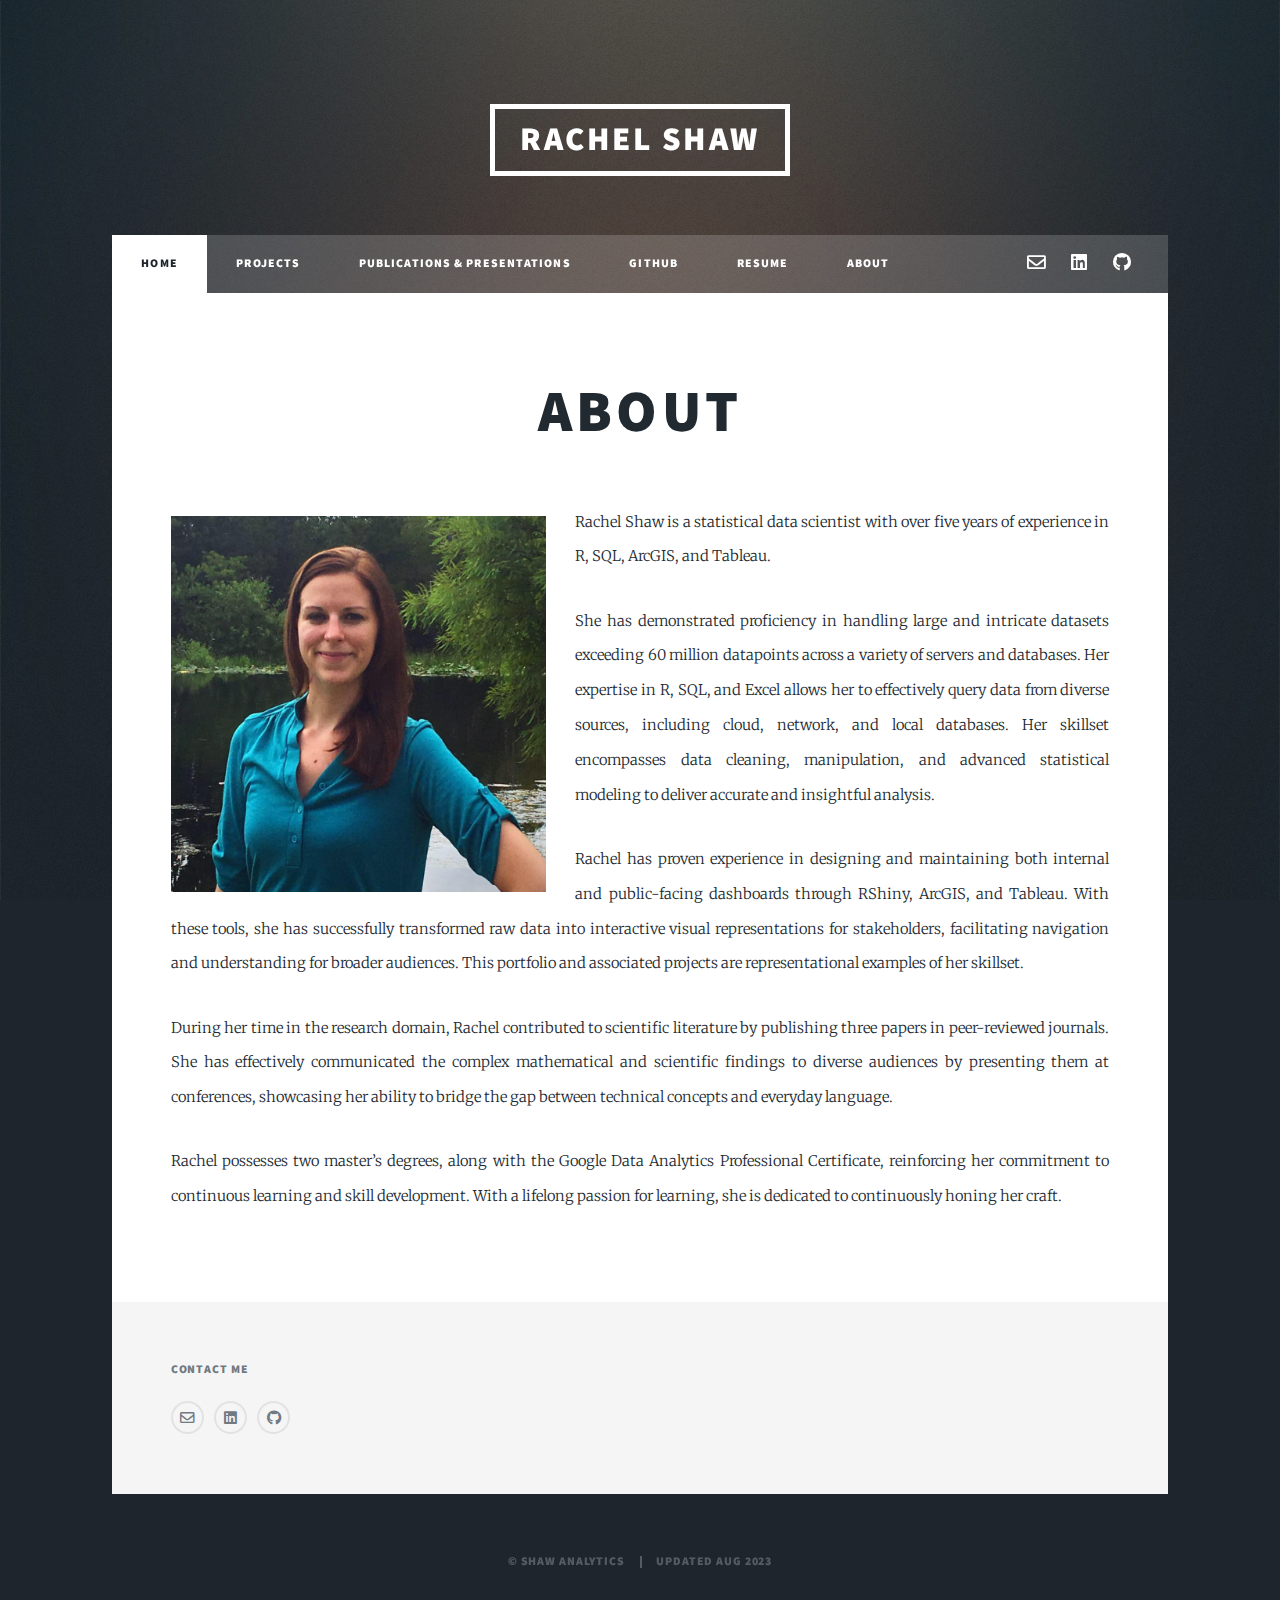
==== About.html @ eef9c4a8 "Update About.html" ====
<!DOCTYPE HTML>
<!--
	Template used:
	Massively by HTML5 UP
	html5up.net | @ajlkn
	Free for personal and commercial use under the CCA 3.0 license (html5up.net/license)
-->
<html>
	<head>
		<title>Publications & Presentations</title>
		<meta charset="utf-8" />
		<meta name="viewport" content="width=device-width, initial-scale=1, user-scalable=no" />
		<link rel="stylesheet" href="assets/css/main.css" />
		<noscript><link rel="stylesheet" href="assets/css/noscript.css" /></noscript>
	</head>
	<body class="is-preload">

		<!-- Wrapper -->
			<div id="wrapper">

				<!-- Header -->
					<header id="header">
						<a href="index.html" class="logo">Rachel Shaw</a>
					</header>

				<!-- Nav -->
				<nav id="nav">
					<ul class="links">
						<li class="active"><a href="index.html">Home</a></li>
						<li><a href="Projects.html">Projects</a></li>
						<li><a href="Publications_Presentations.html">Publications & Presentations</a></li>
						<li><a href="https://github.com/rachel-shaw">GitHub</a></li>
						<li><a href="Resume.html">Resume</a></li>	
						<li><a href="About.html">About</a></li>
					</ul>
						<ul class="icons">
							<li><a href="mailto: rachel.lyn.shaw@gmail.com" class="icon fa-envelope"><span class="label">Email</span></a></li>
							<li><a href="https://www.linkedin.com/in/rachel-shaw/" class="icon brands alt fa-linkedin"><span class="label">LinkedIn</span></a></li>
							<li><a href="https://github.com/rachel-shaw" class="icon brands alt fa-github"><span class="label">GitHub</span></a></li>
						</ul>
				</nav>

				<!-- Main -->
					<div id="main">

						<!-- Post -->
							<section class="post">
								<header class="major">
									<h1>About</h1>
								</header>
								<div class="image left">
									<img src="images/RachelShaw_image.jpg" alt="" />
								</div>
								<div class="main">
									<p>Rachel Shaw is a statistical data scientist with over five years of experience in R, SQL, ArcGIS, and Tableau.</p>
									<p>She has demonstrated proficiency in handling large and intricate datasets exceeding 60 million datapoints across a variety of servers and databases. Her expertise in R, SQL, and Excel allows her to effectively query data from diverse sources, including cloud, network, and local databases. Her skillset encompasses data cleaning, manipulation, and advanced statistical modeling to deliver accurate and insightful analysis.</p>
									<p>Rachel has proven experience in designing and maintaining both internal and public-facing dashboards through RShiny, ArcGIS, and Tableau. With these tools, she has successfully transformed raw data into interactive visual representations for stakeholders, facilitating navigation and understanding for broader audiences. This portfolio and associated projects are representational examples of her skillset.</p>
									<p>During her time in the research domain, Rachel contributed to scientific literature by publishing three papers in peer-reviewed journals. She has effectively communicated the complex mathematical and scientific findings to diverse audiences by presenting them at conferences, showcasing her ability to bridge the gap between technical concepts and everyday language.</p>
									<p>Rachel possesses two master’s degrees, along with the Google Data Analytics Professional Certificate, reinforcing her commitment to continuous learning and skill development. With a lifelong passion for learning, she is dedicated to continuously honing her craft.</p>
								</div>

							</section>

					</div>

				<!-- Footer -->
				<footer id="footer">
					<section>
						<h3>Contact Me </h3>
						<ul class="icons alt">
							<li><a href="mailto: rachel.lyn.shaw@gmail.com" class="icon fa-envelope"><span class="label">Email</span></a></li>
							<li><a href="https://www.linkedin.com/in/rachel-shaw/" class="icon brands alt fa-linkedin"><span class="label">LinkedIn</span></a></li>
							<li><a href="https://github.com/rachel-shaw" class="icon brands alt fa-github"><span class="label">GitHub</span></a></li>
						</ul>
					</section>
				</section>
			</footer>

			<!-- Copyright -->
				<div id="copyright">
					<ul><li>&copy; Shaw Analytics </li><li> Updated Aug 2023</a></li></ul>
				</div>

			</div>

		<!-- Scripts -->
			<script src="assets/js/jquery.min.js"></script>
			<script src="assets/js/jquery.scrollex.min.js"></script>
			<script src="assets/js/jquery.scrolly.min.js"></script>
			<script src="assets/js/browser.min.js"></script>
			<script src="assets/js/breakpoints.min.js"></script>
			<script src="assets/js/util.js"></script>
			<script src="assets/js/main.js"></script>

	</body>
</html>
---- assets/css/main.css ----
@import url(fontawesome-all.min.css);
@import url("https://fonts.googleapis.com/css?family=Merriweather:300,700,300italic,700italic|Source+Sans+Pro:900");

/*
	Massively by HTML5 UP
	html5up.net | @ajlkn
	Free for personal and commercial use under the CCA 3.0 license (html5up.net/license)
*/

html, body, div, span, applet, object,
iframe, h1, h2, h3, h4, h5, h6, p, blockquote,
pre, a, abbr, acronym, address, big, cite,
code, del, dfn, em, img, ins, kbd, q, s, samp,
small, strike, strong, sub, sup, tt, var, b,
u, i, center, dl, dt, dd, ol, ul, li, fieldset,
form, label, legend, table, caption, tbody,
tfoot, thead, tr, th, td, article, aside,
canvas, details, embed, figure, figcaption,
footer, header, hgroup, menu, nav, output, ruby,
section, summary, time, mark, audio, video {
	margin: 0;
	padding: 0;
	border: 0;
	font-size: 100%;
	font: inherit;
	vertical-align: baseline;}

article, aside, details, figcaption, figure,
footer, header, hgroup, menu, nav, section {
	display: block;}

body {
	line-height: 1;
}

ol, ul {
	list-style: none;
}

blockquote, q {
	quotes: none;
}

	blockquote:before, blockquote:after, q:before, q:after {
		content: '';
		content: none;
	}

table {
	border-collapse: collapse;
	border-spacing: 0;
}

body {
	-webkit-text-size-adjust: none;
}

mark {
	background-color: transparent;
	color: inherit;
}

input::-moz-focus-inner {
	border: 0;
	padding: 0;
}

input, select, textarea {
	-moz-appearance: none;
	-webkit-appearance: none;
	-ms-appearance: none;
	appearance: none;
}

/* Basic */

	@-ms-viewport {
		width: device-width;
	}

	body {
		-ms-overflow-style: scrollbar;
	}

	@media screen and (max-width: 480px) {

		html, body {
			min-width: 320px;
		}

	}

	html {
		box-sizing: border-box;
	}

	*, *:before, *:after {
		box-sizing: inherit;
	}

	body {
		background-color: #1e252d;
	}

		body.is-preload *, body.is-preload *:before, body.is-preload *:after {
			-moz-animation: none !important;
			-webkit-animation: none !important;
			-ms-animation: none !important;
			animation: none !important;
			-moz-transition: none !important;
			-webkit-transition: none !important;
			-ms-transition: none !important;
			transition: none !important;
		}

/* Type */

	html {
		font-size: 16pt;
	}

		@media screen and (max-width: 1680px) {

			html {
				font-size: 12pt;
			}

		}

		@media screen and (max-width: 1280px) {

			html {
				font-size: 11pt;
			}

		}

		@media screen and (max-width: 360px) {

			html {
				font-size: 10pt;
			}

		}

	body {
		color: #212931;
	}

	body, input, select, textarea {
		font-family: "Merriweather", Georgia, serif;
		font-weight: 300;
		font-size: 1rem;
		line-height: 2.375;
	}

	a {
		-moz-transition: color 0.2s ease-in-out, background-color 0.2s ease-in-out, border-color 0.2s ease-in-out, box-shadow 0.2s ease-in-out;
		-webkit-transition: color 0.2s ease-in-out, background-color 0.2s ease-in-out, border-color 0.2s ease-in-out, box-shadow 0.2s ease-in-out;
		-ms-transition: color 0.2s ease-in-out, background-color 0.2s ease-in-out, border-color 0.2s ease-in-out, box-shadow 0.2s ease-in-out;
		transition: color 0.2s ease-in-out, background-color 0.2s ease-in-out, border-color 0.2s ease-in-out, box-shadow 0.2s ease-in-out;
		border-bottom: dotted 1px;
		text-decoration: none;
	}

		a:hover {
			border-bottom-color: transparent;
		}

	strong, b {
		font-weight: 600;
	}

	em, i {
		font-style: italic;
	}

	p {
		text-align: justify;
		margin: 0 0 2rem 0;
	}

	h1, h2, h3, h4, h5, h6 {
		font-family: "Source Sans Pro", Helvetica, sans-serif;
		font-weight: 900;
		line-height: 1.5;
		letter-spacing: 0.075em;
		text-transform: uppercase;
		margin: 0 0 1rem 0;
	}

		h1 a, h2 a, h3 a, h4 a, h5 a, h6 a {
			border-bottom: 0;
			color: inherit;
			text-decoration: none;
		}

	h1 {
		font-size: 4rem;
		line-height: 1.1;
		margin: 0 0 2rem 0;
	}

	h2 {
		font-size: 1.75rem;
		line-height: 1.3;
		margin: 0 0 1.5rem 0;
	}

	h3 {
		font-size: 1.25rem;
		margin: 0 0 1.5rem 0;
	}

	h4 {
		font-size: 1rem;
	}

	h5 {
		font-size: 0.9rem;
	}

	h6 {
		font-size: 0.8rem;
	}

	sub {
		font-size: 0.8rem;
		position: relative;
		top: 0.5rem;
	}

	sup {
		font-size: 0.8rem;
		position: relative;
		top: -0.5rem;
	}

	blockquote {
		border-left: solid 4px;
		font-style: italic;
		margin: 0 0 2rem 0;
		padding: 0.5rem 0 0.5rem 2rem;
	}

	code {
		border: solid 2px;
		font-family: "Courier New", monospace;
		font-size: 0.9rem;
		margin: 0 0.25rem;
		padding: 0.25rem 0.65rem;
	}

	pre {
		-webkit-overflow-scrolling: touch;
		font-family: "Courier New", monospace;
		font-size: 0.9rem;
		margin: 0 0 2rem 0;
	}

		pre code {
			display: block;
			line-height: 1.75;
			padding: 1rem 1.5rem;
			overflow-x: auto;
		}

	hr {
		border: 0;
		border-bottom: solid 2px;
		margin: 3rem 0;
	}

		hr.major {
			margin: 5rem 0;
		}

	.align-left {
		text-align: left;
	}

	.align-center {
		text-align: center;
	}

	.align-right {
		text-align: right;
	}

	input, select, textarea {
		color: #212931;
	}

	a {
		color: #212931;
		border-bottom-color: rgba(33, 41, 49, 0.5);
	}

		a:hover {
			border-bottom-color: transparent;
			color: #18bfef !important;
		}

	strong, b {
		color: #212931;
	}

	h1, h2, h3, h4, h5, h6 {
		color: #212931;
	}

	blockquote {
		border-left-color: #eeeeee;
	}

	code {
		background: rgba(220, 220, 220, 0.25);
		border-color: #eeeeee;
	}

	hr {
		border-bottom-color: #eeeeee;
	}

/* Row */

	.row {
		display: flex;
		flex-wrap: wrap;
		box-sizing: border-box;
		align-items: stretch;
	}

		.row > * {
			box-sizing: border-box;
		}

		.row.gtr-uniform > * > :last-child {
			margin-bottom: 0;
		}

		.row.aln-left {
			justify-content: flex-start;
		}

		.row.aln-center {
			justify-content: center;
		}

		.row.aln-right {
			justify-content: flex-end;
		}

		.row.aln-top {
			align-items: flex-start;
		}

		.row.aln-middle {
			align-items: center;
		}

		.row.aln-bottom {
			align-items: flex-end;
		}

		.row > .imp {
			order: -1;
		}

		.row > .col-1 {
			width: 8.33333%;
		}

		.row > .off-1 {
			margin-left: 8.33333%;
		}

		.row > .col-2 {
			width: 16.66667%;
		}

		.row > .off-2 {
			margin-left: 16.66667%;
		}

		.row > .col-3 {
			width: 25%;
		}

		.row > .off-3 {
			margin-left: 25%;
		}

		.row > .col-4 {
			width: 33.33333%;
		}

		.row > .off-4 {
			margin-left: 33.33333%;
		}

		.row > .col-5 {
			width: 41.66667%;
		}

		.row > .off-5 {
			margin-left: 41.66667%;
		}

		.row > .col-6 {
			width: 50%;
		}

		.row > .off-6 {
			margin-left: 50%;
		}

		.row > .col-7 {
			width: 58.33333%;
		}

		.row > .off-7 {
			margin-left: 58.33333%;
		}

		.row > .col-8 {
			width: 66.66667%;
		}

		.row > .off-8 {
			margin-left: 66.66667%;
		}

		.row > .col-9 {
			width: 75%;
		}

		.row > .off-9 {
			margin-left: 75%;
		}

		.row > .col-10 {
			width: 83.33333%;
		}

		.row > .off-10 {
			margin-left: 83.33333%;
		}

		.row > .col-11 {
			width: 91.66667%;
		}

		.row > .off-11 {
			margin-left: 91.66667%;
		}

		.row > .col-12 {
			width: 100%;
		}

		.row > .off-12 {
			margin-left: 100%;
		}

		.row.gtr-0 {
			margin-top: 0;
			margin-left: 0rem;
		}

			.row.gtr-0 > * {
				padding: 0 0 0 0rem;
			}

			.row.gtr-0.gtr-uniform {
				margin-top: 0rem;
			}

				.row.gtr-0.gtr-uniform > * {
					padding-top: 0rem;
				}

		.row.gtr-25 {
			margin-top: 0;
			margin-left: -0.375rem;
		}

			.row.gtr-25 > * {
				padding: 0 0 0 0.375rem;
			}

			.row.gtr-25.gtr-uniform {
				margin-top: -0.375rem;
			}

				.row.gtr-25.gtr-uniform > * {
					padding-top: 0.375rem;
				}

		.row.gtr-50 {
			margin-top: 0;
			margin-left: -0.75rem;
		}

			.row.gtr-50 > * {
				padding: 0 0 0 0.75rem;
			}

			.row.gtr-50.gtr-uniform {
				margin-top: -0.75rem;
			}

				.row.gtr-50.gtr-uniform > * {
					padding-top: 0.75rem;
				}

		.row {
			margin-top: 0;
			margin-left: -1.5rem;
		}

			.row > * {
				padding: 0 0 0 1.5rem;
			}

			.row.gtr-uniform {
				margin-top: -1.5rem;
			}

				.row.gtr-uniform > * {
					padding-top: 1.5rem;
				}

		.row.gtr-150 {
			margin-top: 0;
			margin-left: -2.25rem;
		}

			.row.gtr-150 > * {
				padding: 0 0 0 2.25rem;
			}

			.row.gtr-150.gtr-uniform {
				margin-top: -2.25rem;
			}

				.row.gtr-150.gtr-uniform > * {
					padding-top: 2.25rem;
				}

		.row.gtr-200 {
			margin-top: 0;
			margin-left: -3rem;
		}

			.row.gtr-200 > * {
				padding: 0 0 0 3rem;
			}

			.row.gtr-200.gtr-uniform {
				margin-top: -3rem;
			}

				.row.gtr-200.gtr-uniform > * {
					padding-top: 3rem;
				}

		@media screen and (max-width: 1680px) {

			.row {
				display: flex;
				flex-wrap: wrap;
				box-sizing: border-box;
				align-items: stretch;
			}

				.row > * {
					box-sizing: border-box;
				}

				.row.gtr-uniform > * > :last-child {
					margin-bottom: 0;
				}

				.row.aln-left {
					justify-content: flex-start;
				}

				.row.aln-center {
					justify-content: center;
				}

				.row.aln-right {
					justify-content: flex-end;
				}

				.row.aln-top {
					align-items: flex-start;
				}

				.row.aln-middle {
					align-items: center;
				}

				.row.aln-bottom {
					align-items: flex-end;
				}

				.row > .imp-xlarge {
					order: -1;
				}

				.row > .col-1-xlarge {
					width: 8.33333%;
				}

				.row > .off-1-xlarge {
					margin-left: 8.33333%;
				}

				.row > .col-2-xlarge {
					width: 16.66667%;
				}

				.row > .off-2-xlarge {
					margin-left: 16.66667%;
				}

				.row > .col-3-xlarge {
					width: 25%;
				}

				.row > .off-3-xlarge {
					margin-left: 25%;
				}

				.row > .col-4-xlarge {
					width: 33.33333%;
				}

				.row > .off-4-xlarge {
					margin-left: 33.33333%;
				}

				.row > .col-5-xlarge {
					width: 41.66667%;
				}

				.row > .off-5-xlarge {
					margin-left: 41.66667%;
				}

				.row > .col-6-xlarge {
					width: 50%;
				}

				.row > .off-6-xlarge {
					margin-left: 50%;
				}

				.row > .col-7-xlarge {
					width: 58.33333%;
				}

				.row > .off-7-xlarge {
					margin-left: 58.33333%;
				}

				.row > .col-8-xlarge {
					width: 66.66667%;
				}

				.row > .off-8-xlarge {
					margin-left: 66.66667%;
				}

				.row > .col-9-xlarge {
					width: 75%;
				}

				.row > .off-9-xlarge {
					margin-left: 75%;
				}

				.row > .col-10-xlarge {
					width: 83.33333%;
				}

				.row > .off-10-xlarge {
					margin-left: 83.33333%;
				}

				.row > .col-11-xlarge {
					width: 91.66667%;
				}

				.row > .off-11-xlarge {
					margin-left: 91.66667%;
				}

				.row > .col-12-xlarge {
					width: 100%;
				}

				.row > .off-12-xlarge {
					margin-left: 100%;
				}

				.row.gtr-0 {
					margin-top: 0;
					margin-left: 0rem;
				}

					.row.gtr-0 > * {
						padding: 0 0 0 0rem;
					}

					.row.gtr-0.gtr-uniform {
						margin-top: 0rem;
					}

						.row.gtr-0.gtr-uniform > * {
							padding-top: 0rem;
						}

				.row.gtr-25 {
					margin-top: 0;
					margin-left: -0.375rem;
				}

					.row.gtr-25 > * {
						padding: 0 0 0 0.375rem;
					}

					.row.gtr-25.gtr-uniform {
						margin-top: -0.375rem;
					}

						.row.gtr-25.gtr-uniform > * {
							padding-top: 0.375rem;
						}

				.row.gtr-50 {
					margin-top: 0;
					margin-left: -0.75rem;
				}

					.row.gtr-50 > * {
						padding: 0 0 0 0.75rem;
					}

					.row.gtr-50.gtr-uniform {
						margin-top: -0.75rem;
					}

						.row.gtr-50.gtr-uniform > * {
							padding-top: 0.75rem;
						}

				.row {
					margin-top: 0;
					margin-left: -1.5rem;
				}

					.row > * {
						padding: 0 0 0 1.5rem;
					}

					.row.gtr-uniform {
						margin-top: -1.5rem;
					}

						.row.gtr-uniform > * {
							padding-top: 1.5rem;
						}

				.row.gtr-150 {
					margin-top: 0;
					margin-left: -2.25rem;
				}

					.row.gtr-150 > * {
						padding: 0 0 0 2.25rem;
					}

					.row.gtr-150.gtr-uniform {
						margin-top: -2.25rem;
					}

						.row.gtr-150.gtr-uniform > * {
							padding-top: 2.25rem;
						}

				.row.gtr-200 {
					margin-top: 0;
					margin-left: -3rem;
				}

					.row.gtr-200 > * {
						padding: 0 0 0 3rem;
					}

					.row.gtr-200.gtr-uniform {
						margin-top: -3rem;
					}

						.row.gtr-200.gtr-uniform > * {
							padding-top: 3rem;
						}

		}

		@media screen and (max-width: 1280px) {

			.row {
				display: flex;
				flex-wrap: wrap;
				box-sizing: border-box;
				align-items: stretch;
			}

				.row > * {
					box-sizing: border-box;
				}

				.row.gtr-uniform > * > :last-child {
					margin-bottom: 0;
				}

				.row.aln-left {
					justify-content: flex-start;
				}

				.row.aln-center {
					justify-content: center;
				}

				.row.aln-right {
					justify-content: flex-end;
				}

				.row.aln-top {
					align-items: flex-start;
				}

				.row.aln-middle {
					align-items: center;
				}

				.row.aln-bottom {
					align-items: flex-end;
				}

				.row > .imp-large {
					order: -1;
				}

				.row > .col-1-large {
					width: 8.33333%;
				}

				.row > .off-1-large {
					margin-left: 8.33333%;
				}

				.row > .col-2-large {
					width: 16.66667%;
				}

				.row > .off-2-large {
					margin-left: 16.66667%;
				}

				.row > .col-3-large {
					width: 25%;
				}

				.row > .off-3-large {
					margin-left: 25%;
				}

				.row > .col-4-large {
					width: 33.33333%;
				}

				.row > .off-4-large {
					margin-left: 33.33333%;
				}

				.row > .col-5-large {
					width: 41.66667%;
				}

				.row > .off-5-large {
					margin-left: 41.66667%;
				}

				.row > .col-6-large {
					width: 50%;
				}

				.row > .off-6-large {
					margin-left: 50%;
				}

				.row > .col-7-large {
					width: 58.33333%;
				}

				.row > .off-7-large {
					margin-left: 58.33333%;
				}

				.row > .col-8-large {
					width: 66.66667%;
				}

				.row > .off-8-large {
					margin-left: 66.66667%;
				}

				.row > .col-9-large {
					width: 75%;
				}

				.row > .off-9-large {
					margin-left: 75%;
				}

				.row > .col-10-large {
					width: 83.33333%;
				}

				.row > .off-10-large {
					margin-left: 83.33333%;
				}

				.row > .col-11-large {
					width: 91.66667%;
				}

				.row > .off-11-large {
					margin-left: 91.66667%;
				}

				.row > .col-12-large {
					width: 100%;
				}

				.row > .off-12-large {
					margin-left: 100%;
				}

				.row.gtr-0 {
					margin-top: 0;
					margin-left: 0rem;
				}

					.row.gtr-0 > * {
						padding: 0 0 0 0rem;
					}

					.row.gtr-0.gtr-uniform {
						margin-top: 0rem;
					}

						.row.gtr-0.gtr-uniform > * {
							padding-top: 0rem;
						}

				.row.gtr-25 {
					margin-top: 0;
					margin-left: -0.375rem;
				}

					.row.gtr-25 > * {
						padding: 0 0 0 0.375rem;
					}

					.row.gtr-25.gtr-uniform {
						margin-top: -0.375rem;
					}

						.row.gtr-25.gtr-uniform > * {
							padding-top: 0.375rem;
						}

				.row.gtr-50 {
					margin-top: 0;
					margin-left: -0.75rem;
				}

					.row.gtr-50 > * {
						padding: 0 0 0 0.75rem;
					}

					.row.gtr-50.gtr-uniform {
						margin-top: -0.75rem;
					}

						.row.gtr-50.gtr-uniform > * {
							padding-top: 0.75rem;
						}

				.row {
					margin-top: 0;
					margin-left: -1.5rem;
				}

					.row > * {
						padding: 0 0 0 1.5rem;
					}

					.row.gtr-uniform {
						margin-top: -1.5rem;
					}

						.row.gtr-uniform > * {
							padding-top: 1.5rem;
						}

				.row.gtr-150 {
					margin-top: 0;
					margin-left: -2.25rem;
				}

					.row.gtr-150 > * {
						padding: 0 0 0 2.25rem;
					}

					.row.gtr-150.gtr-uniform {
						margin-top: -2.25rem;
					}

						.row.gtr-150.gtr-uniform > * {
							padding-top: 2.25rem;
						}

				.row.gtr-200 {
					margin-top: 0;
					margin-left: -3rem;
				}

					.row.gtr-200 > * {
						padding: 0 0 0 3rem;
					}

					.row.gtr-200.gtr-uniform {
						margin-top: -3rem;
					}

						.row.gtr-200.gtr-uniform > * {
							padding-top: 3rem;
						}

		}

		@media screen and (max-width: 980px) {

			.row {
				display: flex;
				flex-wrap: wrap;
				box-sizing: border-box;
				align-items: stretch;
			}

				.row > * {
					box-sizing: border-box;
				}

				.row.gtr-uniform > * > :last-child {
					margin-bottom: 0;
				}

				.row.aln-left {
					justify-content: flex-start;
				}

				.row.aln-center {
					justify-content: center;
				}

				.row.aln-right {
					justify-content: flex-end;
				}

				.row.aln-top {
					align-items: flex-start;
				}

				.row.aln-middle {
					align-items: center;
				}

				.row.aln-bottom {
					align-items: flex-end;
				}

				.row > .imp-medium {
					order: -1;
				}

				.row > .col-1-medium {
					width: 8.33333%;
				}

				.row > .off-1-medium {
					margin-left: 8.33333%;
				}

				.row > .col-2-medium {
					width: 16.66667%;
				}

				.row > .off-2-medium {
					margin-left: 16.66667%;
				}

				.row > .col-3-medium {
					width: 25%;
				}

				.row > .off-3-medium {
					margin-left: 25%;
				}

				.row > .col-4-medium {
					width: 33.33333%;
				}

				.row > .off-4-medium {
					margin-left: 33.33333%;
				}

				.row > .col-5-medium {
					width: 41.66667%;
				}

				.row > .off-5-medium {
					margin-left: 41.66667%;
				}

				.row > .col-6-medium {
					width: 50%;
				}

				.row > .off-6-medium {
					margin-left: 50%;
				}

				.row > .col-7-medium {
					width: 58.33333%;
				}

				.row > .off-7-medium {
					margin-left: 58.33333%;
				}

				.row > .col-8-medium {
					width: 66.66667%;
				}

				.row > .off-8-medium {
					margin-left: 66.66667%;
				}

				.row > .col-9-medium {
					width: 75%;
				}

				.row > .off-9-medium {
					margin-left: 75%;
				}

				.row > .col-10-medium {
					width: 83.33333%;
				}

				.row > .off-10-medium {
					margin-left: 83.33333%;
				}

				.row > .col-11-medium {
					width: 91.66667%;
				}

				.row > .off-11-medium {
					margin-left: 91.66667%;
				}

				.row > .col-12-medium {
					width: 100%;
				}

				.row > .off-12-medium {
					margin-left: 100%;
				}

				.row.gtr-0 {
					margin-top: 0;
					margin-left: 0rem;
				}

					.row.gtr-0 > * {
						padding: 0 0 0 0rem;
					}

					.row.gtr-0.gtr-uniform {
						margin-top: 0rem;
					}

						.row.gtr-0.gtr-uniform > * {
							padding-top: 0rem;
						}

				.row.gtr-25 {
					margin-top: 0;
					margin-left: -0.375rem;
				}

					.row.gtr-25 > * {
						padding: 0 0 0 0.375rem;
					}

					.row.gtr-25.gtr-uniform {
						margin-top: -0.375rem;
					}

						.row.gtr-25.gtr-uniform > * {
							padding-top: 0.375rem;
						}

				.row.gtr-50 {
					margin-top: 0;
					margin-left: -0.75rem;
				}

					.row.gtr-50 > * {
						padding: 0 0 0 0.75rem;
					}

					.row.gtr-50.gtr-uniform {
						margin-top: -0.75rem;
					}

						.row.gtr-50.gtr-uniform > * {
							padding-top: 0.75rem;
						}

				.row {
					margin-top: 0;
					margin-left: -1.5rem;
				}

					.row > * {
						padding: 0 0 0 1.5rem;
					}

					.row.gtr-uniform {
						margin-top: -1.5rem;
					}

						.row.gtr-uniform > * {
							padding-top: 1.5rem;
						}

				.row.gtr-150 {
					margin-top: 0;
					margin-left: -2.25rem;
				}

					.row.gtr-150 > * {
						padding: 0 0 0 2.25rem;
					}

					.row.gtr-150.gtr-uniform {
						margin-top: -2.25rem;
					}

						.row.gtr-150.gtr-uniform > * {
							padding-top: 2.25rem;
						}

				.row.gtr-200 {
					margin-top: 0;
					margin-left: -3rem;
				}

					.row.gtr-200 > * {
						padding: 0 0 0 3rem;
					}

					.row.gtr-200.gtr-uniform {
						margin-top: -3rem;
					}

						.row.gtr-200.gtr-uniform > * {
							padding-top: 3rem;
						}

		}

		@media screen and (max-width: 736px) {

			.row {
				display: flex;
				flex-wrap: wrap;
				box-sizing: border-box;
				align-items: stretch;
			}

				.row > * {
					box-sizing: border-box;
				}

				.row.gtr-uniform > * > :last-child {
					margin-bottom: 0;
				}

				.row.aln-left {
					justify-content: flex-start;
				}

				.row.aln-center {
					justify-content: center;
				}

				.row.aln-right {
					justify-content: flex-end;
				}

				.row.aln-top {
					align-items: flex-start;
				}

				.row.aln-middle {
					align-items: center;
				}

				.row.aln-bottom {
					align-items: flex-end;
				}

				.row > .imp-small {
					order: -1;
				}

				.row > .col-1-small {
					width: 8.33333%;
				}

				.row > .off-1-small {
					margin-left: 8.33333%;
				}

				.row > .col-2-small {
					width: 16.66667%;
				}

				.row > .off-2-small {
					margin-left: 16.66667%;
				}

				.row > .col-3-small {
					width: 25%;
				}

				.row > .off-3-small {
					margin-left: 25%;
				}

				.row > .col-4-small {
					width: 33.33333%;
				}

				.row > .off-4-small {
					margin-left: 33.33333%;
				}

				.row > .col-5-small {
					width: 41.66667%;
				}

				.row > .off-5-small {
					margin-left: 41.66667%;
				}

				.row > .col-6-small {
					width: 50%;
				}

				.row > .off-6-small {
					margin-left: 50%;
				}

				.row > .col-7-small {
					width: 58.33333%;
				}

				.row > .off-7-small {
					margin-left: 58.33333%;
				}

				.row > .col-8-small {
					width: 66.66667%;
				}

				.row > .off-8-small {
					margin-left: 66.66667%;
				}

				.row > .col-9-small {
					width: 75%;
				}

				.row > .off-9-small {
					margin-left: 75%;
				}

				.row > .col-10-small {
					width: 83.33333%;
				}

				.row > .off-10-small {
					margin-left: 83.33333%;
				}

				.row > .col-11-small {
					width: 91.66667%;
				}

				.row > .off-11-small {
					margin-left: 91.66667%;
				}

				.row > .col-12-small {
					width: 100%;
				}

				.row > .off-12-small {
					margin-left: 100%;
				}

				.row.gtr-0 {
					margin-top: 0;
					margin-left: 0rem;
				}

					.row.gtr-0 > * {
						padding: 0 0 0 0rem;
					}

					.row.gtr-0.gtr-uniform {
						margin-top: 0rem;
					}

						.row.gtr-0.gtr-uniform > * {
							padding-top: 0rem;
						}

				.row.gtr-25 {
					margin-top: 0;
					margin-left: -0.375rem;
				}

					.row.gtr-25 > * {
						padding: 0 0 0 0.375rem;
					}

					.row.gtr-25.gtr-uniform {
						margin-top: -0.375rem;
					}

						.row.gtr-25.gtr-uniform > * {
							padding-top: 0.375rem;
						}

				.row.gtr-50 {
					margin-top: 0;
					margin-left: -0.75rem;
				}

					.row.gtr-50 > * {
						padding: 0 0 0 0.75rem;
					}

					.row.gtr-50.gtr-uniform {
						margin-top: -0.75rem;
					}

						.row.gtr-50.gtr-uniform > * {
							padding-top: 0.75rem;
						}

				.row {
					margin-top: 0;
					margin-left: -1.5rem;
				}

					.row > * {
						padding: 0 0 0 1.5rem;
					}

					.row.gtr-uniform {
						margin-top: -1.5rem;
					}

						.row.gtr-uniform > * {
							padding-top: 1.5rem;
						}

				.row.gtr-150 {
					margin-top: 0;
					margin-left: -2.25rem;
				}

					.row.gtr-150 > * {
						padding: 0 0 0 2.25rem;
					}

					.row.gtr-150.gtr-uniform {
						margin-top: -2.25rem;
					}

						.row.gtr-150.gtr-uniform > * {
							padding-top: 2.25rem;
						}

				.row.gtr-200 {
					margin-top: 0;
					margin-left: -3rem;
				}

					.row.gtr-200 > * {
						padding: 0 0 0 3rem;
					}

					.row.gtr-200.gtr-uniform {
						margin-top: -3rem;
					}

						.row.gtr-200.gtr-uniform > * {
							padding-top: 3rem;
						}

		}

		@media screen and (max-width: 480px) {

			.row {
				display: flex;
				flex-wrap: wrap;
				box-sizing: border-box;
				align-items: stretch;
			}

				.row > * {
					box-sizing: border-box;
				}

				.row.gtr-uniform > * > :last-child {
					margin-bottom: 0;
				}

				.row.aln-left {
					justify-content: flex-start;
				}

				.row.aln-center {
					justify-content: center;
				}

				.row.aln-right {
					justify-content: flex-end;
				}

				.row.aln-top {
					align-items: flex-start;
				}

				.row.aln-middle {
					align-items: center;
				}

				.row.aln-bottom {
					align-items: flex-end;
				}

				.row > .imp-xsmall {
					order: -1;
				}

				.row > .col-1-xsmall {
					width: 8.33333%;
				}

				.row > .off-1-xsmall {
					margin-left: 8.33333%;
				}

				.row > .col-2-xsmall {
					width: 16.66667%;
				}

				.row > .off-2-xsmall {
					margin-left: 16.66667%;
				}

				.row > .col-3-xsmall {
					width: 25%;
				}

				.row > .off-3-xsmall {
					margin-left: 25%;
				}

				.row > .col-4-xsmall {
					width: 33.33333%;
				}

				.row > .off-4-xsmall {
					margin-left: 33.33333%;
				}

				.row > .col-5-xsmall {
					width: 41.66667%;
				}

				.row > .off-5-xsmall {
					margin-left: 41.66667%;
				}

				.row > .col-6-xsmall {
					width: 50%;
				}

				.row > .off-6-xsmall {
					margin-left: 50%;
				}

				.row > .col-7-xsmall {
					width: 58.33333%;
				}

				.row > .off-7-xsmall {
					margin-left: 58.33333%;
				}

				.row > .col-8-xsmall {
					width: 66.66667%;
				}

				.row > .off-8-xsmall {
					margin-left: 66.66667%;
				}

				.row > .col-9-xsmall {
					width: 75%;
				}

				.row > .off-9-xsmall {
					margin-left: 75%;
				}

				.row > .col-10-xsmall {
					width: 83.33333%;
				}

				.row > .off-10-xsmall {
					margin-left: 83.33333%;
				}

				.row > .col-11-xsmall {
					width: 91.66667%;
				}

				.row > .off-11-xsmall {
					margin-left: 91.66667%;
				}

				.row > .col-12-xsmall {
					width: 100%;
				}

				.row > .off-12-xsmall {
					margin-left: 100%;
				}

				.row.gtr-0 {
					margin-top: 0;
					margin-left: 0rem;
				}

					.row.gtr-0 > * {
						padding: 0 0 0 0rem;
					}

					.row.gtr-0.gtr-uniform {
						margin-top: 0rem;
					}

						.row.gtr-0.gtr-uniform > * {
							padding-top: 0rem;
						}

				.row.gtr-25 {
					margin-top: 0;
					margin-left: -0.375rem;
				}

					.row.gtr-25 > * {
						padding: 0 0 0 0.375rem;
					}

					.row.gtr-25.gtr-uniform {
						margin-top: -0.375rem;
					}

						.row.gtr-25.gtr-uniform > * {
							padding-top: 0.375rem;
						}

				.row.gtr-50 {
					margin-top: 0;
					margin-left: -0.75rem;
				}

					.row.gtr-50 > * {
						padding: 0 0 0 0.75rem;
					}

					.row.gtr-50.gtr-uniform {
						margin-top: -0.75rem;
					}

						.row.gtr-50.gtr-uniform > * {
							padding-top: 0.75rem;
						}

				.row {
					margin-top: 0;
					margin-left: -1.5rem;
				}

					.row > * {
						padding: 0 0 0 1.5rem;
					}

					.row.gtr-uniform {
						margin-top: -1.5rem;
					}

						.row.gtr-uniform > * {
							padding-top: 1.5rem;
						}

				.row.gtr-150 {
					margin-top: 0;
					margin-left: -2.25rem;
				}

					.row.gtr-150 > * {
						padding: 0 0 0 2.25rem;
					}

					.row.gtr-150.gtr-uniform {
						margin-top: -2.25rem;
					}

						.row.gtr-150.gtr-uniform > * {
							padding-top: 2.25rem;
						}

				.row.gtr-200 {
					margin-top: 0;
					margin-left: -3rem;
				}

					.row.gtr-200 > * {
						padding: 0 0 0 3rem;
					}

					.row.gtr-200.gtr-uniform {
						margin-top: -3rem;
					}

						.row.gtr-200.gtr-uniform > * {
							padding-top: 3rem;
						}

		}

		@media screen and (max-width: 360px) {

			.row {
				display: flex;
				flex-wrap: wrap;
				box-sizing: border-box;
				align-items: stretch;
			}

				.row > * {
					box-sizing: border-box;
				}

				.row.gtr-uniform > * > :last-child {
					margin-bottom: 0;
				}

				.row.aln-left {
					justify-content: flex-start;
				}

				.row.aln-center {
					justify-content: center;
				}

				.row.aln-right {
					justify-content: flex-end;
				}

				.row.aln-top {
					align-items: flex-start;
				}

				.row.aln-middle {
					align-items: center;
				}

				.row.aln-bottom {
					align-items: flex-end;
				}

				.row > .imp-xxsmall {
					order: -1;
				}

				.row > .col-1-xxsmall {
					width: 8.33333%;
				}

				.row > .off-1-xxsmall {
					margin-left: 8.33333%;
				}

				.row > .col-2-xxsmall {
					width: 16.66667%;
				}

				.row > .off-2-xxsmall {
					margin-left: 16.66667%;
				}

				.row > .col-3-xxsmall {
					width: 25%;
				}

				.row > .off-3-xxsmall {
					margin-left: 25%;
				}

				.row > .col-4-xxsmall {
					width: 33.33333%;
				}

				.row > .off-4-xxsmall {
					margin-left: 33.33333%;
				}

				.row > .col-5-xxsmall {
					width: 41.66667%;
				}

				.row > .off-5-xxsmall {
					margin-left: 41.66667%;
				}

				.row > .col-6-xxsmall {
					width: 50%;
				}

				.row > .off-6-xxsmall {
					margin-left: 50%;
				}

				.row > .col-7-xxsmall {
					width: 58.33333%;
				}

				.row > .off-7-xxsmall {
					margin-left: 58.33333%;
				}

				.row > .col-8-xxsmall {
					width: 66.66667%;
				}

				.row > .off-8-xxsmall {
					margin-left: 66.66667%;
				}

				.row > .col-9-xxsmall {
					width: 75%;
				}

				.row > .off-9-xxsmall {
					margin-left: 75%;
				}

				.row > .col-10-xxsmall {
					width: 83.33333%;
				}

				.row > .off-10-xxsmall {
					margin-left: 83.33333%;
				}

				.row > .col-11-xxsmall {
					width: 91.66667%;
				}

				.row > .off-11-xxsmall {
					margin-left: 91.66667%;
				}

				.row > .col-12-xxsmall {
					width: 100%;
				}

				.row > .off-12-xxsmall {
					margin-left: 100%;
				}

				.row.gtr-0 {
					margin-top: 0;
					margin-left: 0rem;
				}

					.row.gtr-0 > * {
						padding: 0 0 0 0rem;
					}

					.row.gtr-0.gtr-uniform {
						margin-top: 0rem;
					}

						.row.gtr-0.gtr-uniform > * {
							padding-top: 0rem;
						}

				.row.gtr-25 {
					margin-top: 0;
					margin-left: -0.375rem;
				}

					.row.gtr-25 > * {
						padding: 0 0 0 0.375rem;
					}

					.row.gtr-25.gtr-uniform {
						margin-top: -0.375rem;
					}

						.row.gtr-25.gtr-uniform > * {
							padding-top: 0.375rem;
						}

				.row.gtr-50 {
					margin-top: 0;
					margin-left: -0.75rem;
				}

					.row.gtr-50 > * {
						padding: 0 0 0 0.75rem;
					}

					.row.gtr-50.gtr-uniform {
						margin-top: -0.75rem;
					}

						.row.gtr-50.gtr-uniform > * {
							padding-top: 0.75rem;
						}

				.row {
					margin-top: 0;
					margin-left: -1.5rem;
				}

					.row > * {
						padding: 0 0 0 1.5rem;
					}

					.row.gtr-uniform {
						margin-top: -1.5rem;
					}

						.row.gtr-uniform > * {
							padding-top: 1.5rem;
						}

				.row.gtr-150 {
					margin-top: 0;
					margin-left: -2.25rem;
				}

					.row.gtr-150 > * {
						padding: 0 0 0 2.25rem;
					}

					.row.gtr-150.gtr-uniform {
						margin-top: -2.25rem;
					}

						.row.gtr-150.gtr-uniform > * {
							padding-top: 2.25rem;
						}

				.row.gtr-200 {
					margin-top: 0;
					margin-left: -3rem;
				}

					.row.gtr-200 > * {
						padding: 0 0 0 3rem;
					}

					.row.gtr-200.gtr-uniform {
						margin-top: -3rem;
					}

						.row.gtr-200.gtr-uniform > * {
							padding-top: 3rem;
						}

		}

/* Box */

	.box {
		border: solid 2px;
		margin-bottom: 2rem;
		padding: 1.5rem;
	}

		.box > :last-child,
		.box > :last-child > :last-child,
		.box > :last-child > :last-child > :last-child {
			margin-bottom: 0;
		}

		.box.alt {
			border: 0;
			border-radius: 0;
			padding: 0;
		}

	.box {
		border-color: #eeeeee;
	}

/* Button */

	input[type="submit"],
	input[type="reset"],
	input[type="button"],
	button,
	.button {
		-moz-appearance: none;
		-webkit-appearance: none;
		-ms-appearance: none;
		appearance: none;
		-moz-transition: background-color 0.2s ease-in-out, box-shadow 0.2s ease-in-out, color 0.2s ease-in-out;
		-webkit-transition: background-color 0.2s ease-in-out, box-shadow 0.2s ease-in-out, color 0.2s ease-in-out;
		-ms-transition: background-color 0.2s ease-in-out, box-shadow 0.2s ease-in-out, color 0.2s ease-in-out;
		transition: background-color 0.2s ease-in-out, box-shadow 0.2s ease-in-out, color 0.2s ease-in-out;
		border: 0;
		border-radius: 0;
		cursor: pointer;
		display: inline-block;
		font-family: "Source Sans Pro", Helvetica, sans-serif;
		font-size: 0.8rem;
		font-weight: 900;
		letter-spacing: 0.075em;
		height: 3rem;
		line-height: 3rem;
		padding: 0 2rem;
		text-align: center;
		text-decoration: none;
		text-transform: uppercase;
		white-space: nowrap;
	}

		input[type="submit"].icon:before,
		input[type="reset"].icon:before,
		input[type="button"].icon:before,
		button.icon:before,
		.button.icon:before {
			margin-right: 0.5rem;
		}

		input[type="submit"].icon.solo,
		input[type="reset"].icon.solo,
		input[type="button"].icon.solo,
		button.icon.solo,
		.button.icon.solo {
			position: relative;
			width: 4rem;
			height: 4rem;
			line-height: 4rem;
			border-radius: 4rem;
			text-indent: 4rem;
			overflow: hidden;
			padding: 0;
			white-space: nowrap;
		}

			input[type="submit"].icon.solo:before,
			input[type="reset"].icon.solo:before,
			input[type="button"].icon.solo:before,
			button.icon.solo:before,
			.button.icon.solo:before {
				position: absolute;
				display: block;
				top: 0;
				left: 0;
				width: inherit;
				height: inherit;
				line-height: inherit;
				font-size: 1.25rem;
				margin-right: 0;
				text-align: center;
				text-indent: 0;
			}

		input[type="submit"].fit,
		input[type="reset"].fit,
		input[type="button"].fit,
		button.fit,
		.button.fit {
			width: 100%;
		}

		input[type="submit"].small,
		input[type="reset"].small,
		input[type="button"].small,
		button.small,
		.button.small {
			font-size: 0.7rem;
			height: 2.5rem;
			line-height: 2.5rem;
			padding: 0 1.5rem;
		}

		input[type="submit"].large,
		input[type="reset"].large,
		input[type="button"].large,
		button.large,
		.button.large {
			font-size: 0.9rem;
			height: 3.5rem;
			line-height: 3.5rem;
			padding: 0 2.75rem;
		}

		@media screen and (max-width: 980px) {

			input[type="submit"],
			input[type="reset"],
			input[type="button"],
			button,
			.button {
				font-size: 0.9rem;
				height: 3.25rem;
				line-height: 3.25rem;
			}

				input[type="submit"].large,
				input[type="reset"].large,
				input[type="button"].large,
				button.large,
				.button.large {
					font-size: 1rem;
					height: 3.75rem;
					line-height: 3.75rem;
				}

		}

		input[type="submit"].disabled, input[type="submit"]:disabled,
		input[type="reset"].disabled,
		input[type="reset"]:disabled,
		input[type="button"].disabled,
		input[type="button"]:disabled,
		button.disabled,
		button:disabled,
		.button.disabled,
		.button:disabled {
			pointer-events: none;
			opacity: 0.25;
		}

	input[type="submit"],
	input[type="reset"],
	input[type="button"],
	button,
	.button {
		background-color: transparent;
		box-shadow: inset 0 0 0 2px #212931;
		color: #212931 !important;
	}

		input[type="submit"]:hover,
		input[type="reset"]:hover,
		input[type="button"]:hover,
		button:hover,
		.button:hover {
			box-shadow: inset 0 0 0 2px #18bfef;
			color: #18bfef !important;
		}

		input[type="submit"].primary,
		input[type="reset"].primary,
		input[type="button"].primary,
		button.primary,
		.button.primary {
			background-color: #212931;
			box-shadow: none;
			color: #ffffff !important;
		}

			input[type="submit"].primary:hover,
			input[type="reset"].primary:hover,
			input[type="button"].primary:hover,
			button.primary:hover,
			.button.primary:hover {
				background-color: #18bfef;
			}

/* Form */

	form {
		margin: 0 0 2rem 0;
	}

		form > :last-child {
			margin-bottom: 0;
		}

		form > .fields {
			display: -moz-flex;
			display: -webkit-flex;
			display: -ms-flex;
			display: flex;
			-moz-flex-wrap: wrap;
			-webkit-flex-wrap: wrap;
			-ms-flex-wrap: wrap;
			flex-wrap: wrap;
			width: calc(100% + 3rem);
			margin: -1.5rem 0 2rem -1.5rem;
		}

			form > .fields > .field {
				-moz-flex-grow: 0;
				-webkit-flex-grow: 0;
				-ms-flex-grow: 0;
				flex-grow: 0;
				-moz-flex-shrink: 0;
				-webkit-flex-shrink: 0;
				-ms-flex-shrink: 0;
				flex-shrink: 0;
				padding: 1.5rem 0 0 1.5rem;
				width: calc(100% - 1.5rem);
			}

				form > .fields > .field.half {
					width: calc(50% - 0.75rem);
				}

				form > .fields > .field.third {
					width: calc(100%/3 - 0.5rem);
				}

				form > .fields > .field.quarter {
					width: calc(25% - 0.375rem);
				}

		@media screen and (max-width: 480px) {

			form > .fields {
				width: calc(100% + 3rem);
				margin: -1.5rem 0 2rem -1.5rem;
			}

				form > .fields > .field {
					padding: 1.5rem 0 0 1.5rem;
					width: calc(100% - 1.5rem);
				}

					form > .fields > .field.half {
						width: calc(100% - 1.5rem);
					}

					form > .fields > .field.third {
						width: calc(100% - 1.5rem);
					}

					form > .fields > .field.quarter {
						width: calc(100% - 1.5rem);
					}

		}

	label {
		display: block;
		font-family: "Source Sans Pro", Helvetica, sans-serif;
		font-weight: 900;
		line-height: 1.5;
		letter-spacing: 0.075em;
		font-size: 0.8rem;
		text-transform: uppercase;
		margin: 0 0 0.75rem 0;
	}

		@media screen and (max-width: 980px) {

			label {
				font-size: 0.9rem;
			}

		}

	input[type="text"],
	input[type="password"],
	input[type="email"],
	select,
	textarea {
		-moz-appearance: none;
		-webkit-appearance: none;
		-ms-appearance: none;
		appearance: none;
		background: transparent;
		border-radius: 0;
		border: solid 2px;
		color: inherit;
		display: block;
		outline: 0;
		padding: 0 1rem;
		text-decoration: none;
		width: 100%;
	}

		input[type="text"]:invalid,
		input[type="password"]:invalid,
		input[type="email"]:invalid,
		select:invalid,
		textarea:invalid {
			box-shadow: none;
		}

	select {
		background-size: 1.25rem;
		background-repeat: no-repeat;
		background-position: calc(100% - 1rem) center;
		height: 3rem;
		padding-right: 3rem;
		text-overflow: ellipsis;
	}

		select:focus::-ms-value {
			background-color: transparent;
		}

		select::-ms-expand {
			display: none;
		}

	input[type="text"],
	input[type="password"],
	input[type="email"],
	select {
		height: 3rem;
	}

	textarea {
		padding: 0.75rem 1rem;
	}

	input[type="checkbox"],
	input[type="radio"] {
		-moz-appearance: none;
		-webkit-appearance: none;
		-ms-appearance: none;
		appearance: none;
		display: block;
		float: left;
		margin-right: -2rem;
		opacity: 0;
		width: 1rem;
		z-index: -1;
	}

		input[type="checkbox"] + label,
		input[type="radio"] + label {
			text-decoration: none;
			cursor: pointer;
			display: inline-block;
			font-size: 1rem;
			letter-spacing: 0;
			font-family: "Merriweather", Georgia, serif;
			text-transform: none;
			font-weight: 300;
			padding-left: 2.8rem;
			padding-right: 1rem;
			position: relative;
		}

			input[type="checkbox"] + label:before,
			input[type="radio"] + label:before {
				-moz-osx-font-smoothing: grayscale;
				-webkit-font-smoothing: antialiased;
				display: inline-block;
				font-style: normal;
				font-variant: normal;
				text-rendering: auto;
				line-height: 1;
				text-transform: none !important;
				font-family: 'Font Awesome 5 Free';
				font-weight: 900;
			}

			input[type="checkbox"] + label:before,
			input[type="radio"] + label:before {
				border-radius: 0;
				border: solid 2px;
				content: '';
				display: inline-block;
				font-size: 0.8rem;
				height: 1.8rem;
				left: 0;
				line-height: 1.65rem;
				position: absolute;
				text-align: center;
				top: -0.125rem;
				width: 1.8rem;
			}

		input[type="checkbox"]:checked + label:before,
		input[type="radio"]:checked + label:before {
			content: '\f00c';
		}

	input[type="checkbox"] + label:before {
		border-radius: 0;
	}

	input[type="radio"] + label:before {
		border-radius: 100%;
	}

	::-webkit-input-placeholder {
		opacity: 1.0;
	}

	:-moz-placeholder {
		opacity: 1.0;
	}

	::-moz-placeholder {
		opacity: 1.0;
	}

	:-ms-input-placeholder {
		opacity: 1.0;
	}

	label {
		color: #212931;
	}

	input[type="text"],
	input[type="password"],
	input[type="email"],
	select,
	textarea {
		border-color: #eeeeee;
	}

		input[type="text"]:focus,
		input[type="password"]:focus,
		input[type="email"]:focus,
		select:focus,
		textarea:focus {
			border-color: #18bfef;
		}

	select {
		background-image: url("data:image/svg+xml;charset=utf8,%3Csvg xmlns='http://www.w3.org/2000/svg' width='40' height='40' preserveAspectRatio='none' viewBox='0 0 40 40'%3E%3Cpath d='M9.4,12.3l10.4,10.4l10.4-10.4c0.2-0.2,0.5-0.4,0.9-0.4c0.3,0,0.6,0.1,0.9,0.4l3.3,3.3c0.2,0.2,0.4,0.5,0.4,0.9 c0,0.4-0.1,0.6-0.4,0.9L20.7,31.9c-0.2,0.2-0.5,0.4-0.9,0.4c-0.3,0-0.6-0.1-0.9-0.4L4.3,17.3c-0.2-0.2-0.4-0.5-0.4-0.9 c0-0.4,0.1-0.6,0.4-0.9l3.3-3.3c0.2-0.2,0.5-0.4,0.9-0.4S9.1,12.1,9.4,12.3z' fill='%23eeeeee' /%3E%3C/svg%3E");
	}

		select option {
			background-color: #ffffff;
			color: #212931;
		}

	.select-wrapper:before {
		color: #eeeeee;
	}

	input[type="checkbox"] + label,
	input[type="radio"] + label {
		color: #212931;
	}

		input[type="checkbox"] + label:before,
		input[type="radio"] + label:before {
			border-color: #eeeeee;
		}

	input[type="checkbox"]:checked + label:before,
	input[type="radio"]:checked + label:before {
		background-color: #212931;
		border-color: #212931;
		color: #ffffff;
	}

	input[type="checkbox"]:focus + label:before,
	input[type="radio"]:focus + label:before {
		border-color: #18bfef;
	}

	::-webkit-input-placeholder {
		color: #909498 !important;
	}

	:-moz-placeholder {
		color: #909498 !important;
	}

	::-moz-placeholder {
		color: #909498 !important;
	}

	:-ms-input-placeholder {
		color: #909498 !important;
	}

	.formerize-placeholder {
		color: #909498 !important;
	}

/* Icon */

	.icon {
		text-decoration: none;
		border-bottom: none;
		position: relative;
	}

		.icon:before {
			-moz-osx-font-smoothing: grayscale;
			-webkit-font-smoothing: antialiased;
			display: inline-block;
			font-style: normal;
			font-variant: normal;
			text-rendering: auto;
			line-height: 1;
			text-transform: none !important;
			font-family: 'Font Awesome 5 Free';
			font-weight: 400;
		}

		.icon > .label {
			display: none;
		}

		.icon:before {
			line-height: inherit;
		}

		.icon.solid:before {
			font-weight: 900;
		}

		.icon.brands:before {
			font-family: 'Font Awesome 5 Brands';
		}

/* Image */

	.image {
		border: 0;
		display: inline-block;
		position: relative;
	}

		.image img {
			display: block;
		}

		.image.left, .image.right {
			max-width: 40%;
		}

			.image.left img, .image.right img {
				width: 100%;
			}

		.image.left {
			float: left;
			margin: 0 2rem 2rem 0;
			top: 0.75rem;
		}

		.image.right {
			float: right;
			margin: 0 0 2rem 2rem;
			top: 0.75rem;
		}

		.image.fit {
			display: block;
			margin: 2.5rem 0;
			width: 100%;
		}

			.image.fit:first-child {
				margin-top: 0;
			}

			.image.fit img {
				width: 100%;
			}

		.image.main {
			display: block;
			margin: 4rem 0;
			width: 100%;
		}

			.image.main:first-child {
				margin-top: 0;
			}

			.image.main img {
				width: 100%;
			}

		@media screen and (max-width: 736px) {

			.image.fit {
				margin: 2rem 0;
			}

			.image.main {
				margin: 2rem 0;
			}

		}

	a.image {
		overflow: hidden;
	}

		a.image img {
			-moz-transition: -moz-transform 0.2s ease-out;
			-webkit-transition: -webkit-transform 0.2s ease-out;
			-ms-transition: -ms-transform 0.2s ease-out;
			transition: transform 0.2s ease-out;
		}

		a.image:hover img {
			-moz-transform: scale(1.05);
			-webkit-transform: scale(1.05);
			-ms-transform: scale(1.05);
			transform: scale(1.05);
		}

/* Actions */

	ul.actions {
		display: -moz-flex;
		display: -webkit-flex;
		display: -ms-flex;
		display: flex;
		cursor: default;
		list-style: none;
		margin-left: -1rem;
		padding-left: 0;
	}

		ul.actions li {
			padding: 0 0 0 1rem;
			vertical-align: middle;
		}

		ul.actions.special {
			-moz-justify-content: center;
			-webkit-justify-content: center;
			-ms-justify-content: center;
			justify-content: center;
			width: 100%;
			margin-left: 0;
		}

			ul.actions.special li:first-child {
				padding-left: 0;
			}

		ul.actions.stacked {
			-moz-flex-direction: column;
			-webkit-flex-direction: column;
			-ms-flex-direction: column;
			flex-direction: column;
			margin-left: 0;
		}

			ul.actions.stacked li {
				padding: 1.3rem 0 0 0;
			}

				ul.actions.stacked li:first-child {
					padding-top: 0;
				}

		ul.actions.fit {
			width: calc(100% + 1rem);
		}

			ul.actions.fit li {
				-moz-flex-grow: 1;
				-webkit-flex-grow: 1;
				-ms-flex-grow: 1;
				flex-grow: 1;
				-moz-flex-shrink: 1;
				-webkit-flex-shrink: 1;
				-ms-flex-shrink: 1;
				flex-shrink: 1;
				width: 100%;
			}

				ul.actions.fit li > * {
					width: 100%;
				}

			ul.actions.fit.stacked {
				width: 100%;
			}

		@media screen and (max-width: 480px) {

			ul.actions:not(.fixed) {
				-moz-flex-direction: column;
				-webkit-flex-direction: column;
				-ms-flex-direction: column;
				flex-direction: column;
				margin-left: 0;
				width: 100% !important;
			}

				ul.actions:not(.fixed) li {
					-moz-flex-grow: 1;
					-webkit-flex-grow: 1;
					-ms-flex-grow: 1;
					flex-grow: 1;
					-moz-flex-shrink: 1;
					-webkit-flex-shrink: 1;
					-ms-flex-shrink: 1;
					flex-shrink: 1;
					padding: 1rem 0 0 0;
					text-align: center;
					width: 100%;
				}

					ul.actions:not(.fixed) li > * {
						width: 100%;
					}

					ul.actions:not(.fixed) li:first-child {
						padding-top: 0;
					}

					ul.actions:not(.fixed) li input[type="submit"],
					ul.actions:not(.fixed) li input[type="reset"],
					ul.actions:not(.fixed) li input[type="button"],
					ul.actions:not(.fixed) li button,
					ul.actions:not(.fixed) li .button {
						width: 100%;
					}

						ul.actions:not(.fixed) li input[type="submit"].icon:before,
						ul.actions:not(.fixed) li input[type="reset"].icon:before,
						ul.actions:not(.fixed) li input[type="button"].icon:before,
						ul.actions:not(.fixed) li button.icon:before,
						ul.actions:not(.fixed) li .button.icon:before {
							margin-left: -0.5rem;
						}

		}

/* Icons */

	ul.icons {
		cursor: default;
		list-style: none;
		padding-left: 0;
	}

		ul.icons li {
			display: inline-block;
			padding: 0 0.5rem 0 0;
			vertical-align: middle;
		}

			ul.icons li:last-child {
				padding-right: 0;
			}

			ul.icons li .icon:before {
				width: 2.25rem;
				height: 2.25rem;
				line-height: 2.25rem;
				display: inline-block;
				text-align: center;
				border-radius: 100%;
				font-size: 1.25rem;
			}

		ul.icons.alt li .icon:before {
			-moz-transition: color 0.2s ease-in-out, background-color 0.2s ease-in-out, border-color 0.2s ease-in-out, box-shadow 0.2s ease-in-out;
			-webkit-transition: color 0.2s ease-in-out, background-color 0.2s ease-in-out, border-color 0.2s ease-in-out, box-shadow 0.2s ease-in-out;
			-ms-transition: color 0.2s ease-in-out, background-color 0.2s ease-in-out, border-color 0.2s ease-in-out, box-shadow 0.2s ease-in-out;
			transition: color 0.2s ease-in-out, background-color 0.2s ease-in-out, border-color 0.2s ease-in-out, box-shadow 0.2s ease-in-out;
			font-size: 1rem;
		}

/* List */

	ol {
		list-style: decimal;
		margin: 0 0 2rem 0;
		padding-left: 1.25rem;
	}

		ol li {
			padding-left: 0.25rem;
		}

	ul {
		list-style: disc;
		margin: 0 0 2rem 0;
		padding-left: 1rem;
	}

		ul li {
			padding-left: 0.5rem;
		}

		ul.divided {
			list-style: none;
			padding-left: 0;
		}

			ul.divided li {
				border-top: solid 1px;
				padding: 0.5rem 0;
			}

				ul.divided li:first-child {
					border-top: 0;
					padding-top: 0;
				}

	dl {
		margin: 0 0 2rem 0;
	}

		dl dt {
			display: block;
			font-weight: 600;
			margin: 0 0 1rem 0;
		}

		dl dd {
			margin-left: 2rem;
		}

	ul.divided li {
		border-top-color: #eeeeee;
	}

	ul.icons li a.icon:hover:before {
		color: #18bfef;
	}

	ul.icons.alt li .icon:before {
		box-shadow: inset 0 0 0 2px #eeeeee;
	}

	ul.icons.alt li a.icon:hover:before {
		box-shadow: inset 0 0 0 2px #18bfef;
	}

/* Section/Article */

	section.special, article.special {
		text-align: center;
	}

	header {
		cursor: default;
	}

		header > .date {
			display: block;
			font-size: 0.8rem;
			height: 1;
			margin: 0 0 1rem 0;
			position: relative;
		}

		header > p {
			font-style: italic;
		}

		header > h1 + p {
			font-size: 1.1rem;
			margin-top: -0.5rem;
			line-height: 2;
		}

		header > h2 + p {
			font-size: 1rem;
			margin-top: -0.75rem;
		}

		header > h3 + p {
			font-size: 0.9rem;
			margin-top: -0.75rem;
		}

		header > h4 + p {
			font-size: 0.8rem;
			margin-top: -0.75rem;
		}

		header.major {
			margin: 0 0 4rem 0;
			text-align: center;
		}

			header.major > :last-child {
				margin-bottom: 0;
			}

			header.major > p {
				margin-top: 0;
				text-align: center;
			}

			header.major > .date {
				font-size: 1rem;
				margin: 0 0 4rem 0;
			}

				header.major > .date:before, header.major > .date:after {
					content: '';
					display: block;
					position: absolute;
					top: 50%;
					width: calc(50% - 6rem);
					border-top: solid 2px;
				}

				header.major > .date:before {
					left: 0;
				}

				header.major > .date:after {
					right: 0;
				}

		@media screen and (max-width: 980px) {

			header br {
				display: none;
			}

		}

		@media screen and (max-width: 736px) {

			header.major {
				margin: 0 0 2rem 0;
			}

		}

	header.major .date:before, header.major .date:after {
		border-top-color: #eeeeee;
	}

/* Table */

	.table-wrapper {
		-webkit-overflow-scrolling: touch;
		overflow-x: auto;
	}

	table {
		margin: 0 0 2rem 0;
		width: 100%;
	}

		table tbody tr {
			border: solid 1px;
			border-left: 0;
			border-right: 0;
		}

		table td {
			padding: 0.75rem 0.75rem;
		}

		table th {
			font-family: "Source Sans Pro", Helvetica, sans-serif;
			font-size: 0.8rem;
			font-weight: 900;
			letter-spacing: 0.075em;
			line-height: 1.5;
			padding: 0 0.75rem 0.75rem 0.75rem;
			text-align: left;
			text-transform: uppercase;
		}

			@media screen and (max-width: 980px) {

				table th {
					font-size: 0.9rem;
				}

			}

		table thead {
			border-bottom: solid 2px;
		}

		table tfoot {
			border-top: solid 2px;
		}

		table.alt {
			border-collapse: separate;
		}

			table.alt tbody tr td {
				border: solid 1px;
				border-left-width: 0;
				border-top-width: 0;
			}

				table.alt tbody tr td:first-child {
					border-left-width: 1px;
				}

			table.alt tbody tr:first-child td {
				border-top-width: 1px;
			}

			table.alt thead {
				border-bottom: 0;
			}

			table.alt tfoot {
				border-top: 0;
			}

	table tbody tr {
		border-color: #eeeeee;
	}

		table tbody tr:nth-child(2n + 1) {
			background-color: rgba(220, 220, 220, 0.25);
		}

	table th {
		color: #212931;
	}

	table thead {
		border-bottom-color: #eeeeee;
	}

	table tfoot {
		border-top-color: #eeeeee;
	}

	table.alt tbody tr td {
		border-color: #eeeeee;
	}

/* Pagination */

	.pagination {
		display: -moz-inline-flex;
		display: -webkit-inline-flex;
		display: -ms-inline-flex;
		display: inline-flex;
		-moz-user-select: none;
		-webkit-user-select: none;
		-ms-user-select: none;
		user-select: none;
		cursor: default;
		list-style: none;
		margin: 0 0 2rem 2px;
		padding: 0;
	}

		.pagination a, .pagination span {
			-moz-transition: background-color 0.2s ease-in-out, border-color 0.2s ease-in-out, box-shadow 0.2s ease-in-out, color 0.2s ease-in-out;
			-webkit-transition: background-color 0.2s ease-in-out, border-color 0.2s ease-in-out, box-shadow 0.2s ease-in-out, color 0.2s ease-in-out;
			-ms-transition: background-color 0.2s ease-in-out, border-color 0.2s ease-in-out, box-shadow 0.2s ease-in-out, color 0.2s ease-in-out;
			transition: background-color 0.2s ease-in-out, border-color 0.2s ease-in-out, box-shadow 0.2s ease-in-out, color 0.2s ease-in-out;
			border: solid 2px;
			display: inline-block;
			font-family: "Source Sans Pro", Helvetica, sans-serif;
			font-size: 0.8rem;
			font-weight: 900;
			height: 3rem;
			letter-spacing: 0.075em;
			line-height: calc(3rem - 4px);
			margin-left: -2px;
			min-width: 3rem;
			position: relative;
			text-align: center;
			text-decoration: none;
			text-transform: uppercase;
		}

		.pagination .next, .pagination .previous {
			text-decoration: none;
			padding: 0 1.75rem;
		}

			.pagination .next:before, .pagination .previous:before {
				-moz-osx-font-smoothing: grayscale;
				-webkit-font-smoothing: antialiased;
				display: inline-block;
				font-style: normal;
				font-variant: normal;
				text-rendering: auto;
				line-height: 1;
				text-transform: none !important;
				font-family: 'Font Awesome 5 Free';
				font-weight: 900;
			}

			.pagination .next:before, .pagination .previous:before {
				display: inline-block;
				color: inherit !important;
				line-height: inherit;
			}

		.pagination .previous:before {
			content: '\f104';
			margin-right: 0.9375em;
		}

		.pagination .next:before {
			content: '\f105';
			float: right;
			margin-left: 0.9375em;
		}

		@media screen and (max-width: 980px) {

			.pagination a, .pagination span {
				font-size: 0.9rem;
			}

		}

		@media screen and (max-width: 480px) {

			.pagination .page, .pagination .extra {
				display: none;
			}

		}

	.pagination a, .pagination span {
		border-color: #eeeeee;
	}

	.pagination a {
		color: #212931 !important;
	}

		.pagination a:hover {
			color: #18bfef !important;
			border-color: #18bfef;
			z-index: 1;
		}

			.pagination a:hover + a,
			.pagination a:hover + span {
				border-left-color: #18bfef;
			}

		.pagination a.active {
			background-color: #eeeeee;
		}

	.pagination span {
		color: #eeeeee;
	}

/* Wrapper */

	#wrapper {
		-moz-transition: opacity 0.5s ease;
		-webkit-transition: opacity 0.5s ease;
		-ms-transition: opacity 0.5s ease;
		transition: opacity 0.5s ease;
		position: relative;
		z-index: 1;
		overflow: hidden;
	}

		#wrapper > .bg {
			position: absolute;
			top: 0;
			left: 0;
			width: 100%;
			height: 100%;
			background-color: #212931;
			background-image: url("../../images/overlay.png"), linear-gradient(0deg, rgba(0, 0, 0, 0.1), rgba(0, 0, 0, 0.1)), url("../../images/bg.jpg");
			background-size: auto,								auto,														100% auto;
			background-position: center,								center,														top center;
			background-repeat: repeat,								no-repeat,													no-repeat;
			background-attachment: scroll,								scroll,														scroll;
			z-index: -1;
		}

			#wrapper > .bg.fixed {
				position: fixed;
				width: 100vw;
				height: 100vh;
			}

		#wrapper.fade-in:before {
			pointer-events: none;
			-moz-transition: opacity 1s ease-in-out;
			-webkit-transition: opacity 1s ease-in-out;
			-ms-transition: opacity 1s ease-in-out;
			transition: opacity 1s ease-in-out;
			-moz-transition-delay: 0.75s;
			-webkit-transition-delay: 0.75s;
			-ms-transition-delay: 0.75s;
			transition-delay: 0.75s;
			background: #1e252d;
			content: '';
			display: block;
			height: 100%;
			left: 0;
			opacity: 0;
			position: fixed;
			top: 0;
			width: 100%;
		}

		body.is-preload #wrapper.fade-in:before {
			opacity: 1;
		}

		@media screen and (orientation: portrait) {

			#wrapper > .bg {
				background-size: auto,								auto,														auto 175%;
			}

		}



/* masthead */
.masthead {
	text-align: center;
	color: black;
	position: relative;
	overflow: hidden;
  }

	@media screen and (max-width: 980px) {


	}

	@media screen and (max-width: 736px) {

	}




  /* Intro */


	#intro {
		color: #ffffff;
		padding: 8rem 0rem 4rem 0rem ;
		-moz-align-items: center;
		-webkit-align-items: center;
		-ms-align-items: center;
		align-items: center;
		display: -moz-flex;
		display: -webkit-flex;
		display: -ms-flex;
		display: flex;
		-moz-flex-direction: column;
		-webkit-flex-direction: column;
		-ms-flex-direction: column;
		flex-direction: column;
		-moz-justify-content: -moz-flex-end;
		-webkit-justify-content: -webkit-flex-end;
		-ms-justify-content: -ms-flex-end;
		justify-content: flex-end;
		-moz-transition: opacity 1s ease, -moz-transform 1s ease;
		-webkit-transition: opacity 1s ease, -webkit-transform 1s ease;
		-ms-transition: opacity 1s ease, -ms-transform 1s ease;
		transition: opacity 1s ease, transform 1s ease;
		position: absolute;
		cursor: default;
		text-align: center;
		z-index: 1;
		top: 50%;
		right: 50%;
		transform: translate(50%,-50%);
	}

		#intro input, #intro select, #intro textarea {
			color: #ffffff;
		}

		#intro a {
			color: #ffffff;
			border-bottom-color: rgba(255, 255, 255, 0.5);
		}

			#intro a:hover {
				border-bottom-color: transparent;
				color: #18bfef !important;
			}

		#intro strong, #intro b {
			color: #ffffff;
		}

		#intro h1, #intro h2, #intro h3, #intro h4, #intro h5, #intro h6 {
			color: #ffffff;
		}

		#intro blockquote {
			border-left-color: #ffffff;
		}

		#intro code {
			background: rgba(255, 255, 255, 0.075);
			border-color: #ffffff;
		}

		#intro hr {
			border-bottom-color: #ffffff;
		}

		#intro input[type="submit"],
		#intro input[type="reset"],
		#intro input[type="button"],
		#intro button,
		#intro .button {
			background-color: transparent;
			box-shadow: inset 0 0 0 2px #ffffff;
			color: #ffffff !important;
		}

			#intro input[type="submit"]:hover,
			#intro input[type="reset"]:hover,
			#intro input[type="button"]:hover,
			#intro button:hover,
			#intro .button:hover {
				box-shadow: inset 0 0 0 2px #18bfef;
				color: #18bfef !important;
			}

			#intro input[type="submit"].primary,
			#intro input[type="reset"].primary,
			#intro input[type="button"].primary,
			#intro button.primary,
			#intro .button.primary {
				background-color: #ffffff;
				box-shadow: none;
				color: #1e252d !important;
			}

				#intro input[type="submit"].primary:hover,
				#intro input[type="reset"].primary:hover,
				#intro input[type="button"].primary:hover,
				#intro button.primary:hover,
				#intro .button.primary:hover {
					background-color: #18bfef;
				}

		#intro h1 {
			font-size: 5rem;
			line-height: 1;
		}

		#intro p {
			font-size: 1.25rem;
			font-style: italic;
			margin-top: -0.25rem;
			text-align: center;
		}

		#intro + #header {
			margin-top: -20rem;
		}

			#intro + #header .logo {
				-moz-transform: translateY(2rem);
				-webkit-transform: translateY(2rem);
				-ms-transform: translateY(2rem);
				transform: translateY(2rem);
				opacity: 0;
				visibility: hidden;
			}

		#intro.hidden {
			pointer-events: none;
			-moz-transform: translateY(2rem);
			-webkit-transform: translateY(2rem);
			-ms-transform: translateY(2rem);
			transform: translateY(2rem);
			-moz-transition: opacity 0.5s ease, -moz-transform 0.5s ease, visibility 0.5s;
			-webkit-transition: opacity 0.5s ease, -webkit-transform 0.5s ease, visibility 0.5s;
			-ms-transition: opacity 0.5s ease, -ms-transform 0.5s ease, visibility 0.5s;
			transition: opacity 0.5s ease, transform 0.5s ease, visibility 0.5s;
			opacity: 0;
			visibility: hidden;
		}

			#intro.hidden + #header .logo {
				-moz-transform: translateY(0);
				-webkit-transform: translateY(0);
				-ms-transform: translateY(0);
				transform: translateY(0);
				opacity: 1;
				visibility: visible;
			}

		body.is-preload #intro {
			-moz-transform: translateY(2rem);
			-webkit-transform: translateY(2rem);
			-ms-transform: translateY(2rem);
			transform: translateY(2rem);
			opacity: 0;
		}

			body.is-preload #intro:not(.hidden) + #header + #nav {
				-moz-transform: translateY(4rem);
				-webkit-transform: translateY(4rem);
				-ms-transform: translateY(4rem);
				transform: translateY(4rem);
				opacity: 0;
			}

		@media screen and (max-width: 980px) {

			#intro {
				padding: 4rem 0rem 2rem 0rem ;
				min-height: 90vh;
			}

				#intro p br {
					display: none;
				}

				#intro + #header {
					margin-top: -14rem;
				}

		}

		@media screen and (max-width: 736px) {

			#intro {
				padding: 3rem 0rem 1rem 0rem ;
				min-height: 80vh;
			}

				#intro h1 {
					font-size: 3.25rem;
					line-height: 1.1;
					margin-bottom: 1rem;
				}

				#intro p {
					font-size: 1rem;
					margin-top: 0rem;
				}

				#intro .actions {
					display: none;
				}

		}

/* Header */

	#header {
		color: #ffffff;
		-moz-align-items: center;
		-webkit-align-items: center;
		-ms-align-items: center;
		align-items: center;
		display: -moz-flex;
		display: -webkit-flex;
		display: -ms-flex;
		display: flex;
		-moz-flex-direction: column;
		-webkit-flex-direction: column;
		-ms-flex-direction: column;
		flex-direction: column;
		-moz-justify-content: -moz-flex-end;
		-webkit-justify-content: -webkit-flex-end;
		-ms-justify-content: -ms-flex-end;
		justify-content: flex-end;
		pointer-events: none;
		-moz-user-select: none;
		-webkit-user-select: none;
		-ms-user-select: none;
		user-select: none;
		height: 20rem;
		padding-bottom: 8rem;
		position: relative;
		text-align: center;
		z-index: 2;
	}

		#header input, #header select, #header textarea {
			color: #ffffff;
		}

		#header a {
			color: #ffffff;
			border-bottom-color: rgba(255, 255, 255, 0.5);
		}

			#header a:hover {
				border-bottom-color: transparent;
				color: #18bfef !important;
			}

		#header strong, #header b {
			color: #ffffff;
		}

		#header h1, #header h2, #header h3, #header h4, #header h5, #header h6 {
			color: #ffffff;
		}

		#header blockquote {
			border-left-color: #ffffff;
		}

		#header code {
			background: rgba(255, 255, 255, 0.075);
			border-color: #ffffff;
		}

		#header hr {
			border-bottom-color: #ffffff;
		}

		#header .logo {
			-moz-transition: border-color 0.2s ease-in-out, color 0.2s ease-in-out, opacity 0.5s ease, -moz-transform 0.5s ease, visibility 0.5s;
			-webkit-transition: border-color 0.2s ease-in-out, color 0.2s ease-in-out, opacity 0.5s ease, -webkit-transform 0.5s ease, visibility 0.5s;
			-ms-transition: border-color 0.2s ease-in-out, color 0.2s ease-in-out, opacity 0.5s ease, -ms-transform 0.5s ease, visibility 0.5s;
			transition: border-color 0.2s ease-in-out, color 0.2s ease-in-out, opacity 0.5s ease, transform 0.5s ease, visibility 0.5s;
			pointer-events: auto;
			border-style: solid;
			border-color: #ffffff;
			border-width: 5px !important;
			font-family: "Source Sans Pro", Helvetica, sans-serif;
			font-size: 2.25rem;
			font-weight: 900;
			letter-spacing: 0.075em;
			line-height: 1;
			padding: 1rem 1.75rem;
			text-transform: uppercase;
			visibility: visible;
		}

			#header .logo:hover {
				border-color: #18bfef !important;
				color: #18bfef !important;
			}

		@media screen and (max-width: 980px) {

			#header {
				height: 14rem;
				padding-bottom: 4rem;
			}

		}

		@media screen and (max-width: 736px) {

			#header {
				padding-bottom: 3rem;
			}

				#header .logo {
					font-size: 1.75rem;
					border-width: 3px !important;
				}

		}

/* Nav */

	#nav {
		color: #ffffff;
		display: -moz-flex;
		display: -webkit-flex;
		display: -ms-flex;
		display: flex;
		-moz-transition: -moz-transform 1s ease, opacity 1s ease;
		-webkit-transition: -webkit-transform 1s ease, opacity 1s ease;
		-ms-transition: -ms-transform 1s ease, opacity 1s ease;
		transition: transform 1s ease, opacity 1s ease;
		background: rgba(255, 255, 255, 0.175);
		height: 4rem;
		line-height: 4rem;
		margin: -4rem auto 0 auto;
		overflow: hidden;
		padding: 0 2rem 0 0;
		position: relative;
		width: calc(100% - 4rem);
		max-width: 72rem;
		z-index: 2;
	}

		#nav ul.divided li {
			border-top-color: #ffffff;
		}

		#nav ul.icons li a.icon:hover:before {
			color: #18bfef;
		}

		#nav ul.icons.alt li .icon:before {
			box-shadow: inset 0 0 0 2px #ffffff;
		}

		#nav ul.icons.alt li a.icon:hover:before {
			box-shadow: inset 0 0 0 2px #18bfef;
		}

		#nav input, #nav select, #nav textarea {
			color: #ffffff;
		}

		#nav a {
			color: #ffffff;
			border-bottom-color: rgba(255, 255, 255, 0.5);
		}

			#nav a:hover {
				border-bottom-color: transparent;
				color: #18bfef !important;
			}

		#nav strong, #nav b {
			color: #ffffff;
		}

		#nav h1, #nav h2, #nav h3, #nav h4, #nav h5, #nav h6 {
			color: #ffffff;
		}

		#nav blockquote {
			border-left-color: #ffffff;
		}

		#nav code {
			background: rgba(255, 255, 255, 0.075);
			border-color: #ffffff;
		}

		#nav hr {
			border-bottom-color: #ffffff;
		}

		#nav ul.links {
			display: -moz-flex;
			display: -webkit-flex;
			display: -ms-flex;
			display: flex;
			-moz-flex-grow: 1;
			-webkit-flex-grow: 1;
			-ms-flex-grow: 1;
			flex-grow: 1;
			-moz-flex-shrink: 1;
			-webkit-flex-shrink: 1;
			-ms-flex-shrink: 1;
			flex-shrink: 1;
			font-family: "Source Sans Pro", Helvetica, sans-serif;
			font-weight: 900;
			letter-spacing: 0.075em;
			list-style: none;
			margin-bottom: 0;
			padding-left: 0;
			text-transform: uppercase;
		}

			#nav ul.links li {
				display: block;
				padding-left: 0;
			}

				#nav ul.links li a {
					-moz-transition: background-color 0.2s ease-in-out, color 0.2s ease-in-out;
					-webkit-transition: background-color 0.2s ease-in-out, color 0.2s ease-in-out;
					-ms-transition: background-color 0.2s ease-in-out, color 0.2s ease-in-out;
					transition: background-color 0.2s ease-in-out, color 0.2s ease-in-out;
					display: block;
					font-size: 0.8rem;
					outline: none;
					padding: 0 2rem;
				}

					#nav ul.links li a:hover {
						color: inherit !important;
						background-color: rgba(255, 255, 255, 0.1);
					}

				#nav ul.links li.active {
					background-color: #ffffff;
				}

					#nav ul.links li.active a {
						color: #1e252d;
					}

						#nav ul.links li.active a:hover {
							color: #18bfef !important;
						}

		#nav ul.icons {
			-moz-flex-grow: 0;
			-webkit-flex-grow: 0;
			-ms-flex-grow: 0;
			flex-grow: 0;
			-moz-flex-shrink: 0;
			-webkit-flex-shrink: 0;
			-ms-flex-shrink: 0;
			flex-shrink: 0;
			margin-bottom: 0;
		}

		@media screen and (max-width: 980px) {

			#nav {
				display: none;
			}

		}

/* Main */

	#main {
		background-color: #ffffff;
		position: relative;
		margin: 0 auto;
		width: calc(100% - 4rem);
		max-width: 72rem;
		z-index: 2;
	}

		#main > * {
			padding: 4rem 4rem 2rem 4rem ;
			border-top: solid 2px #eeeeee;
			margin: 0;
		}

			#main > *:first-child {
				border-top: 0;
			}

		#main > footer {
			text-align: center;
		}

		#main > .post {
			padding: 8rem 8rem 6rem 8rem ;
		}

			#main > .post header.major > .date {
				margin-top: -2rem;
			}

			#main > .post header.major > h1, #main > .post header.major h2 {
				font-size: 4rem;
				line-height: 1.1;
				margin: 0 0 2rem 0;
			}

			#main > .post.featured {
				text-align: center;
			}

			@media screen and (max-width: 1280px) {

				#main > .post {
					padding: 6rem 4rem 4rem 4rem ;
				}

			}

			@media screen and (max-width: 736px) {

				#main > .post {
					padding: 4rem 2rem 2rem 2rem ;
				}

					#main > .post header.major > .date {
						margin-top: -1rem;
						margin-bottom: 2rem;
					}

					#main > .post header.major > h1, #main > .post header.major h2 {
						font-size: 2.5rem;
						line-height: 1.2;
						margin: 0 0 1.5rem 0;
					}

			}

		#main > .posts {
			display: -moz-flex;
			display: -webkit-flex;
			display: -ms-flex;
			display: flex;
			-moz-flex-wrap: wrap;
			-webkit-flex-wrap: wrap;
			-ms-flex-wrap: wrap;
			flex-wrap: wrap;
			-moz-align-items: -moz-stretch;
			-webkit-align-items: -webkit-stretch;
			-ms-align-items: -ms-stretch;
			align-items: stretch;
			text-align: center;
			width: 100%;
			padding: 0;
		}

			#main > .posts > * {
				-moz-flex-shrink: 1;
				-webkit-flex-shrink: 1;
				-ms-flex-shrink: 1;
				flex-shrink: 1;
				-moz-flex-grow: 0;
				-webkit-flex-grow: 0;
				-ms-flex-grow: 0;
				flex-grow: 0;
			}

			#main > .posts > * {
				width: 50%;
			}

			#main > .posts > * {
				padding: 4rem;
				width: 50%;
			}

			#main > .posts > article {
				border-color: #eeeeee;
				border-left-width: 2px;
				border-style: solid;
				border-top-width: 2px;
				text-align: center;
			}

				#main > .posts > article > :last-child {
					margin-bottom: 0;
				}

				#main > .posts > article:nth-child(2n - 1) {
					border-left-width: 0;
				}

				#main > .posts > article:nth-child(-n + 2) {
					border-top-width: 0;
				}

			@media screen and (max-width: 980px) {

				#main > .posts > * {
					width: 50%;
				}

				#main > .posts > * {
					padding: 2.5rem;
					width: 50%;
				}

			}

			@media screen and (max-width: 736px) {

				#main > .posts > * {
					width: 100%;
				}

				#main > .posts > * {
					padding: 2rem;
					width: 100%;
				}

				#main > .posts > article:nth-child(2n - 1) {
					border-left-width: 2px;
				}

				#main > .posts > article:nth-child(-n + 2) {
					border-top-width: 2px;
				}

				#main > .posts > article:nth-child(n) {
					border-left-width: 0;
				}

				#main > .posts > article:nth-child(-n + 1) {
					border-top-width: 0;
				}

				#main > .posts > article .image {
					max-width: 25rem;
					margin-left: auto;
					margin-right: auto;
				}

			}

		@media screen and (max-width: 736px) {

			#main > * {
				padding: 2rem 2rem 0.1rem 2rem ;
			}

		}

		@media screen and (max-width: 480px) {

			#main {
				width: 100%;
			}

		}

/* Footer */

	#footer {
		color: #717981;
		display: -moz-flex;
		display: -webkit-flex;
		display: -ms-flex;
		display: flex;
		background-color: #f5f5f5;
		color: #909498;
		cursor: default;
		position: relative;
		margin: 0 auto;
		width: calc(100% - 4rem);
		max-width: 72rem;
		z-index: 2;
	}

		#footer input, #footer select, #footer textarea {
			color: #717981;
		}

		#footer a {
			color: #717981;
			border-bottom-color: rgba(113, 121, 129, 0.5);
		}

			#footer a:hover {
				border-bottom-color: transparent;
				color: #18bfef !important;
			}

		#footer strong, #footer b {
			color: #717981;
		}

		#footer h1, #footer h2, #footer h3, #footer h4, #footer h5, #footer h6 {
			color: #717981;
		}

		#footer blockquote {
			border-left-color: #e2e2e2;
		}

		#footer code {
			background: rgba(220, 220, 220, 0.5);
			border-color: #e2e2e2;
		}

		#footer hr {
			border-bottom-color: #e2e2e2;
		}

		#footer .box {
			border-color: #e2e2e2;
		}

		#footer input[type="submit"],
		#footer input[type="reset"],
		#footer input[type="button"],
		#footer button,
		#footer .button {
			background-color: transparent;
			box-shadow: inset 0 0 0 2px #717981;
			color: #717981 !important;
		}

			#footer input[type="submit"]:hover,
			#footer input[type="reset"]:hover,
			#footer input[type="button"]:hover,
			#footer button:hover,
			#footer .button:hover {
				box-shadow: inset 0 0 0 2px #18bfef;
				color: #18bfef !important;
			}

			#footer input[type="submit"].primary,
			#footer input[type="reset"].primary,
			#footer input[type="button"].primary,
			#footer button.primary,
			#footer .button.primary {
				background-color: #717981;
				box-shadow: none;
				color: #f5f5f5 !important;
			}

				#footer input[type="submit"].primary:hover,
				#footer input[type="reset"].primary:hover,
				#footer input[type="button"].primary:hover,
				#footer button.primary:hover,
				#footer .button.primary:hover {
					background-color: #18bfef;
				}

		#footer label {
			color: #717981;
		}

		#footer input[type="text"],
		#footer input[type="password"],
		#footer input[type="email"],
		#footer select,
		#footer textarea {
			border-color: #e2e2e2;
		}

			#footer input[type="text"]:focus,
			#footer input[type="password"]:focus,
			#footer input[type="email"]:focus,
			#footer select:focus,
			#footer textarea:focus {
				border-color: #18bfef;
			}

		#footer select {
			background-image: url("data:image/svg+xml;charset=utf8,%3Csvg xmlns='http://www.w3.org/2000/svg' width='40' height='40' preserveAspectRatio='none' viewBox='0 0 40 40'%3E%3Cpath d='M9.4,12.3l10.4,10.4l10.4-10.4c0.2-0.2,0.5-0.4,0.9-0.4c0.3,0,0.6,0.1,0.9,0.4l3.3,3.3c0.2,0.2,0.4,0.5,0.4,0.9 c0,0.4-0.1,0.6-0.4,0.9L20.7,31.9c-0.2,0.2-0.5,0.4-0.9,0.4c-0.3,0-0.6-0.1-0.9-0.4L4.3,17.3c-0.2-0.2-0.4-0.5-0.4-0.9 c0-0.4,0.1-0.6,0.4-0.9l3.3-3.3c0.2-0.2,0.5-0.4,0.9-0.4S9.1,12.1,9.4,12.3z' fill='%23e2e2e2' /%3E%3C/svg%3E");
		}

			#footer select option {
				background-color: #f5f5f5;
				color: #717981;
			}

		#footer .select-wrapper:before {
			color: #e2e2e2;
		}

		#footer input[type="checkbox"] + label,
		#footer input[type="radio"] + label {
			color: #717981;
		}

			#footer input[type="checkbox"] + label:before,
			#footer input[type="radio"] + label:before {
				border-color: #e2e2e2;
			}

		#footer input[type="checkbox"]:checked + label:before,
		#footer input[type="radio"]:checked + label:before {
			background-color: #717981;
			border-color: #717981;
			color: #f5f5f5;
		}

		#footer input[type="checkbox"]:focus + label:before,
		#footer input[type="radio"]:focus + label:before {
			border-color: #18bfef;
		}

		#footer ::-webkit-input-placeholder {
			color: #b3b7bb !important;
		}

		#footer :-moz-placeholder {
			color: #b3b7bb !important;
		}

		#footer ::-moz-placeholder {
			color: #b3b7bb !important;
		}

		#footer :-ms-input-placeholder {
			color: #b3b7bb !important;
		}

		#footer .formerize-placeholder {
			color: #b3b7bb !important;
		}

		#footer ul.divided li {
			border-top-color: #e2e2e2;
		}

		#footer ul.icons li a.icon:hover:before {
			color: #18bfef;
		}

		#footer ul.icons.alt li .icon:before {
			box-shadow: inset 0 0 0 2px #e2e2e2;
		}

		#footer ul.icons.alt li a.icon:hover:before {
			box-shadow: inset 0 0 0 2px #18bfef;
		}

		#footer header.major .date:before, #footer header.major .date:after {
			border-top-color: #e2e2e2;
		}

		#footer table tbody tr {
			border-color: #e2e2e2;
		}

			#footer table tbody tr:nth-child(2n + 1) {
				background-color: rgba(220, 220, 220, 0.5);
			}

		#footer table th {
			color: #717981;
		}

		#footer table thead {
			border-bottom-color: #e2e2e2;
		}

		#footer table tfoot {
			border-top-color: #e2e2e2;
		}

		#footer table.alt tbody tr td {
			border-color: #e2e2e2;
		}

		#footer .pagination a, #footer .pagination span {
			border-color: #e2e2e2;
		}

		#footer .pagination a {
			color: #717981 !important;
		}

			#footer .pagination a:hover {
				color: #18bfef !important;
				border-color: #18bfef;
				z-index: 1;
			}

				#footer .pagination a:hover + a,
				#footer .pagination a:hover + span {
					border-left-color: #18bfef;
				}

			#footer .pagination a.active {
				background-color: #e2e2e2;
			}

		#footer .pagination span {
			color: #e2e2e2;
		}

		#footer > section {
			-moz-flex-basis: 50%;
			-webkit-flex-basis: 50%;
			-ms-flex-basis: 50%;
			flex-basis: 50%;
			-moz-flex-grow: 1;
			-webkit-flex-grow: 1;
			-ms-flex-grow: 1;
			flex-grow: 1;
			-moz-flex-shrink: 1;
			-webkit-flex-shrink: 1;
			-ms-flex-shrink: 1;
			flex-shrink: 1;
			padding: 4rem 4rem 2rem 4rem ;
			border-left: solid 2px #e2e2e2;
		}

			#footer > section:first-child {
				border-left: 0;
			}

			#footer > section.split {
				display: -moz-flex;
				display: -webkit-flex;
				display: -ms-flex;
				display: flex;
				-moz-flex-direction: column;
				-webkit-flex-direction: column;
				-ms-flex-direction: column;
				flex-direction: column;
				padding: 0;
			}

				#footer > section.split > section {
					padding: 3rem 4rem 1rem 4rem ;
					border-top: solid 2px #e2e2e2;
				}

					#footer > section.split > section:first-child {
						padding: 5rem 4rem 1rem 4rem ;
						border-top: 0;
					}

					#footer > section.split > section:last-child {
						padding: 3rem 4rem 3rem 4rem ;
					}

				#footer > section.split.contact > section {
					display: -moz-flex;
					display: -webkit-flex;
					display: -ms-flex;
					display: flex;
					-moz-align-items: center;
					-webkit-align-items: center;
					-ms-align-items: center;
					align-items: center;
					padding: 3.15rem 4rem;
				}

					#footer > section.split.contact > section > * {
						margin-bottom: 0;
					}

					#footer > section.split.contact > section > :first-child {
						-moz-flex-shrink: 0;
						-webkit-flex-shrink: 0;
						-ms-flex-shrink: 0;
						flex-shrink: 0;
						-moz-flex-grow: 0;
						-webkit-flex-grow: 0;
						-ms-flex-grow: 0;
						flex-grow: 0;
						width: 6rem;
					}

					#footer > section.split.contact > section > :last-child {
						-moz-flex-shrink: 1;
						-webkit-flex-shrink: 1;
						-ms-flex-shrink: 1;
						flex-shrink: 1;
						-moz-flex-grow: 1;
						-webkit-flex-grow: 1;
						-ms-flex-grow: 1;
						flex-grow: 1;
					}

					#footer > section.split.contact > section:first-child {
						padding: 4rem 4rem 3rem 4rem;
					}

					#footer > section.split.contact > section:last-child {
						padding: 3rem 4rem 4rem 4rem;
					}

					#footer > section.split.contact > section.alt {
						-moz-align-items: -moz-flex-start;
						-webkit-align-items: -webkit-flex-start;
						-ms-align-items: -ms-flex-start;
						align-items: flex-start;
					}

						#footer > section.split.contact > section.alt > :last-child {
							margin-top: -0.325rem;
						}

		#footer form label,
		#footer h3,
		#footer p {
			font-size: 0.8rem;
		}

		@media screen and (max-width: 980px) {

			#footer {
				display: block;
			}

				#footer > section {
					border-top: solid 2px #e2e2e2;
				}

					#footer > section:first-child {
						border-top: 0;
					}

					#footer > section.split > section {
						padding: 4rem 4rem 2rem 4rem ;
					}

						#footer > section.split > section:first-child {
							padding: 4rem 4rem 2rem 4rem ;
						}

						#footer > section.split > section:last-child {
							padding: 4rem 4rem 2rem 4rem ;
						}

					#footer > section.split.contact > section {
						padding: 4rem;
					}

						#footer > section.split.contact > section:first-child {
							padding: 4rem;
						}

						#footer > section.split.contact > section:last-child {
							padding: 4rem;
						}

				#footer form label,
				#footer h3,
				#footer p {
					font-size: 0.9rem;
				}

		}

		@media screen and (max-width: 736px) {

			#footer > section {
				padding: 2rem 2rem 0.1rem 2rem ;
			}

				#footer > section.split > section {
					padding: 2rem 2rem 0.1rem 2rem ;
				}

					#footer > section.split > section:first-child {
						padding: 2rem 2rem 0.1rem 2rem ;
					}

					#footer > section.split > section:last-child {
						padding: 2rem 2rem 0.1rem 2rem ;
					}

				#footer > section.split.contact > section {
					padding: 2rem;
				}

					#footer > section.split.contact > section:first-child {
						padding: 2rem;
					}

					#footer > section.split.contact > section:last-child {
						padding: 2rem;
					}

		}

		@media screen and (max-width: 480px) {

			#footer {
				width: 100%;
			}

		}

	#copyright {
		color: #ffffff;
		position: relative;
		color: rgba(255, 255, 255, 0.25);
		cursor: default;
		font-family: "Source Sans Pro", Helvetica, sans-serif;
		font-size: 0.8rem;
		font-weight: 900;
		letter-spacing: 0.075em;
		line-height: 1.5;
		text-align: center;
		text-transform: uppercase;
		margin: 4rem auto 8rem auto;
		width: calc(100% - 4rem);
		max-width: 72rem;
		z-index: 2;
	}

		#copyright input, #copyright select, #copyright textarea {
			color: #ffffff;
		}

		#copyright a {
			color: #ffffff;
			border-bottom-color: rgba(255, 255, 255, 0.5);
		}

			#copyright a:hover {
				border-bottom-color: transparent;
				color: #18bfef !important;
			}

		#copyright strong, #copyright b {
			color: #ffffff;
		}

		#copyright h1, #copyright h2, #copyright h3, #copyright h4, #copyright h5, #copyright h6 {
			color: #ffffff;
		}

		#copyright blockquote {
			border-left-color: #ffffff;
		}

		#copyright code {
			background: rgba(255, 255, 255, 0.075);
			border-color: #ffffff;
		}

		#copyright hr {
			border-bottom-color: #ffffff;
		}

		#copyright a {
			color: inherit;
			border-bottom-color: inherit;
		}

		#copyright ul {
			list-style: none;
			margin: 0;
			padding-left: 0;
		}

			#copyright ul li {
				border-left: solid 2px;
				display: inline-block;
				line-height: 1;
				margin-left: 1rem;
				padding-left: 1rem;
			}

				#copyright ul li:first-child {
					border-left: 0;
					margin-left: 0;
					padding-left: 0;
				}

		@media screen and (max-width: 1280px) {

			#copyright {
				margin: 4rem auto;
			}

		}

		@media screen and (max-width: 480px) {

			#copyright ul li {
				border-left: 0;
				margin: 1rem 0 0 0;
				padding-left: 0;
				display: block;
			}

				#copyright ul li:first-child {
					margin-top: 0;
				}

		}

/* Nav Panel */

	#navPanelToggle {
		text-decoration: none;
		-moz-transition: color 0.2s ease-in-out, background-color 0.2s ease-in-out, box-shadow 0.2s ease-in-out;
		-webkit-transition: color 0.2s ease-in-out, background-color 0.2s ease-in-out, box-shadow 0.2s ease-in-out;
		-ms-transition: color 0.2s ease-in-out, background-color 0.2s ease-in-out, box-shadow 0.2s ease-in-out;
		transition: color 0.2s ease-in-out, background-color 0.2s ease-in-out, box-shadow 0.2s ease-in-out;
		display: none;
		position: fixed;
		top: 0.75rem;
		right: 0.75rem;
		border: 0;
		color: #ffffff;
		font-family: "Source Sans Pro", Helvetica, sans-serif;
		font-size: 0.9rem;
		font-weight: 900;
		letter-spacing: 0.075em;
		padding: 0.375rem 1.25rem;
		text-transform: uppercase;
		z-index: 10001;
	}

		#navPanelToggle:before {
			-moz-osx-font-smoothing: grayscale;
			-webkit-font-smoothing: antialiased;
			display: inline-block;
			font-style: normal;
			font-variant: normal;
			text-rendering: auto;
			line-height: 1;
			text-transform: none !important;
			font-family: 'Font Awesome 5 Free';
			font-weight: 900;
		}

		#navPanelToggle:before {
			content: '\f0c9';
			margin-right: 0.5rem;
		}

		#navPanelToggle.alt {
			background-color: rgba(255, 255, 255, 0.875);
			box-shadow: 0 0.125rem 0.75rem 0 rgba(30, 37, 45, 0.25);
			color: #212931;
		}

			#navPanelToggle.alt:hover {
				background-color: #ffffff;
			}

		@media screen and (max-width: 980px) {

			#navPanelToggle {
				display: block;
			}

		}

		@media screen and (max-width: 736px) {

			#navPanelToggle {
				font-size: 0.8rem;
				padding: 0.25rem 1rem;
			}

		}

	#navPanel {
		-moz-transform: translateX(20rem);
		-webkit-transform: translateX(20rem);
		-ms-transform: translateX(20rem);
		transform: translateX(20rem);
		-moz-transition: -moz-transform 0.5s ease, box-shadow 0.5s ease, visibility 0.5s;
		-webkit-transition: -webkit-transform 0.5s ease, box-shadow 0.5s ease, visibility 0.5s;
		-ms-transition: -ms-transform 0.5s ease, box-shadow 0.5s ease, visibility 0.5s;
		transition: transform 0.5s ease, box-shadow 0.5s ease, visibility 0.5s;
		display: none;
		-webkit-overflow-scrolling: touch;
		background: #ffffff;
		box-shadow: none;
		color: #212931;
		height: 100%;
		max-width: 80%;
		overflow-y: auto;
		padding: 3rem 2rem;
		position: fixed;
		right: 0;
		top: 0;
		visibility: hidden;
		width: 20rem;
		z-index: 10002;
	}

		#navPanel .links {
			list-style: none;
			padding-left: 0;
		}

			#navPanel .links li {
				border-top: solid 2px #eeeeee;
			}

				#navPanel .links li a {
					border-bottom: 0;
					display: block;
					font-family: "Source Sans Pro", Helvetica, sans-serif;
					font-size: 0.9rem;
					font-size: 0.9rem;
					font-weight: 900;
					letter-spacing: 0.075em;
					padding: 0.75rem 0;
					text-transform: uppercase;
				}

				#navPanel .links li:first-child {
					border-top: 0;
				}

		#navPanel .close {
			text-decoration: none;
			-moz-transition: color 0.2s ease-in-out;
			-webkit-transition: color 0.2s ease-in-out;
			-ms-transition: color 0.2s ease-in-out;
			transition: color 0.2s ease-in-out;
			-webkit-tap-highlight-color: rgba(0, 0, 0, 0);
			border: 0;
			color: #909498;
			cursor: pointer;
			display: block;
			height: 3.25rem;
			line-height: 3.25rem;
			padding-right: 1.25rem;
			position: absolute;
			right: 0;
			text-align: right;
			top: 0;
			vertical-align: middle;
			width: 7rem;
		}

			#navPanel .close:before {
				-moz-osx-font-smoothing: grayscale;
				-webkit-font-smoothing: antialiased;
				display: inline-block;
				font-style: normal;
				font-variant: normal;
				text-rendering: auto;
				line-height: 1;
				text-transform: none !important;
				font-family: 'Font Awesome 5 Free';
				font-weight: 900;
			}

			#navPanel .close:before {
				content: '\f00d';
				font-size: 1.25rem;
			}

			#navPanel .close:hover {
				color: #212931;
			}

			@media screen and (max-width: 736px) {

				#navPanel .close {
					height: 4rem;
					line-height: 4rem;
				}

			}

		@media screen and (max-width: 980px) {

			#navPanel {
				display: block;
			}

		}

		@media screen and (max-width: 736px) {

			#navPanel {
				padding: 2.5rem 1.75rem;
			}

		}

	@media screen and (max-width: 980px) {

		body.is-navPanel-visible #wrapper {
			opacity: 0.5;
		}

		body.is-navPanel-visible #navPanel {
			-moz-transform: translateX(0);
			-webkit-transform: translateX(0);
			-ms-transform: translateX(0);
			transform: translateX(0);
			box-shadow: 0 0 1.5rem 0 rgba(0, 0, 0, 0.2);
			visibility: visible;
		}

	}
---- assets/css/noscript.css ----
@import url(font-awesome.min.css);

/*
	Massively by HTML5 UP
	html5up.net | @ajlkn
	Free for personal and commercial use under the CCA 3.0 license (html5up.net/license)
*/

/* Wrapper */

	#wrapper {
		background-color: #212931;
		background-image: url("../../images/overlay.png"), linear-gradient(0deg, rgba(0, 0, 0, 0.1), rgba(0, 0, 0, 0.1)), url("../../images/bg.jpg");
		background-size: auto,								auto,														100% auto;
		background-position: center,								center,														top center;
		background-repeat: repeat,								no-repeat,													no-repeat;
		background-attachment: fixed,								fixed,														fixed;
	}

		#wrapper.fade-in:before {
			display: none;
		}

/* Intro */

	body.is-preload #intro {
		opacity: 1;
	}

		body.is-preload #intro:not(.hidden) + #header + #nav {
			-moz-transform: none;
			-webkit-transform: none;
			-ms-transform: none;
			transform: none;
			opacity: 1;
		}
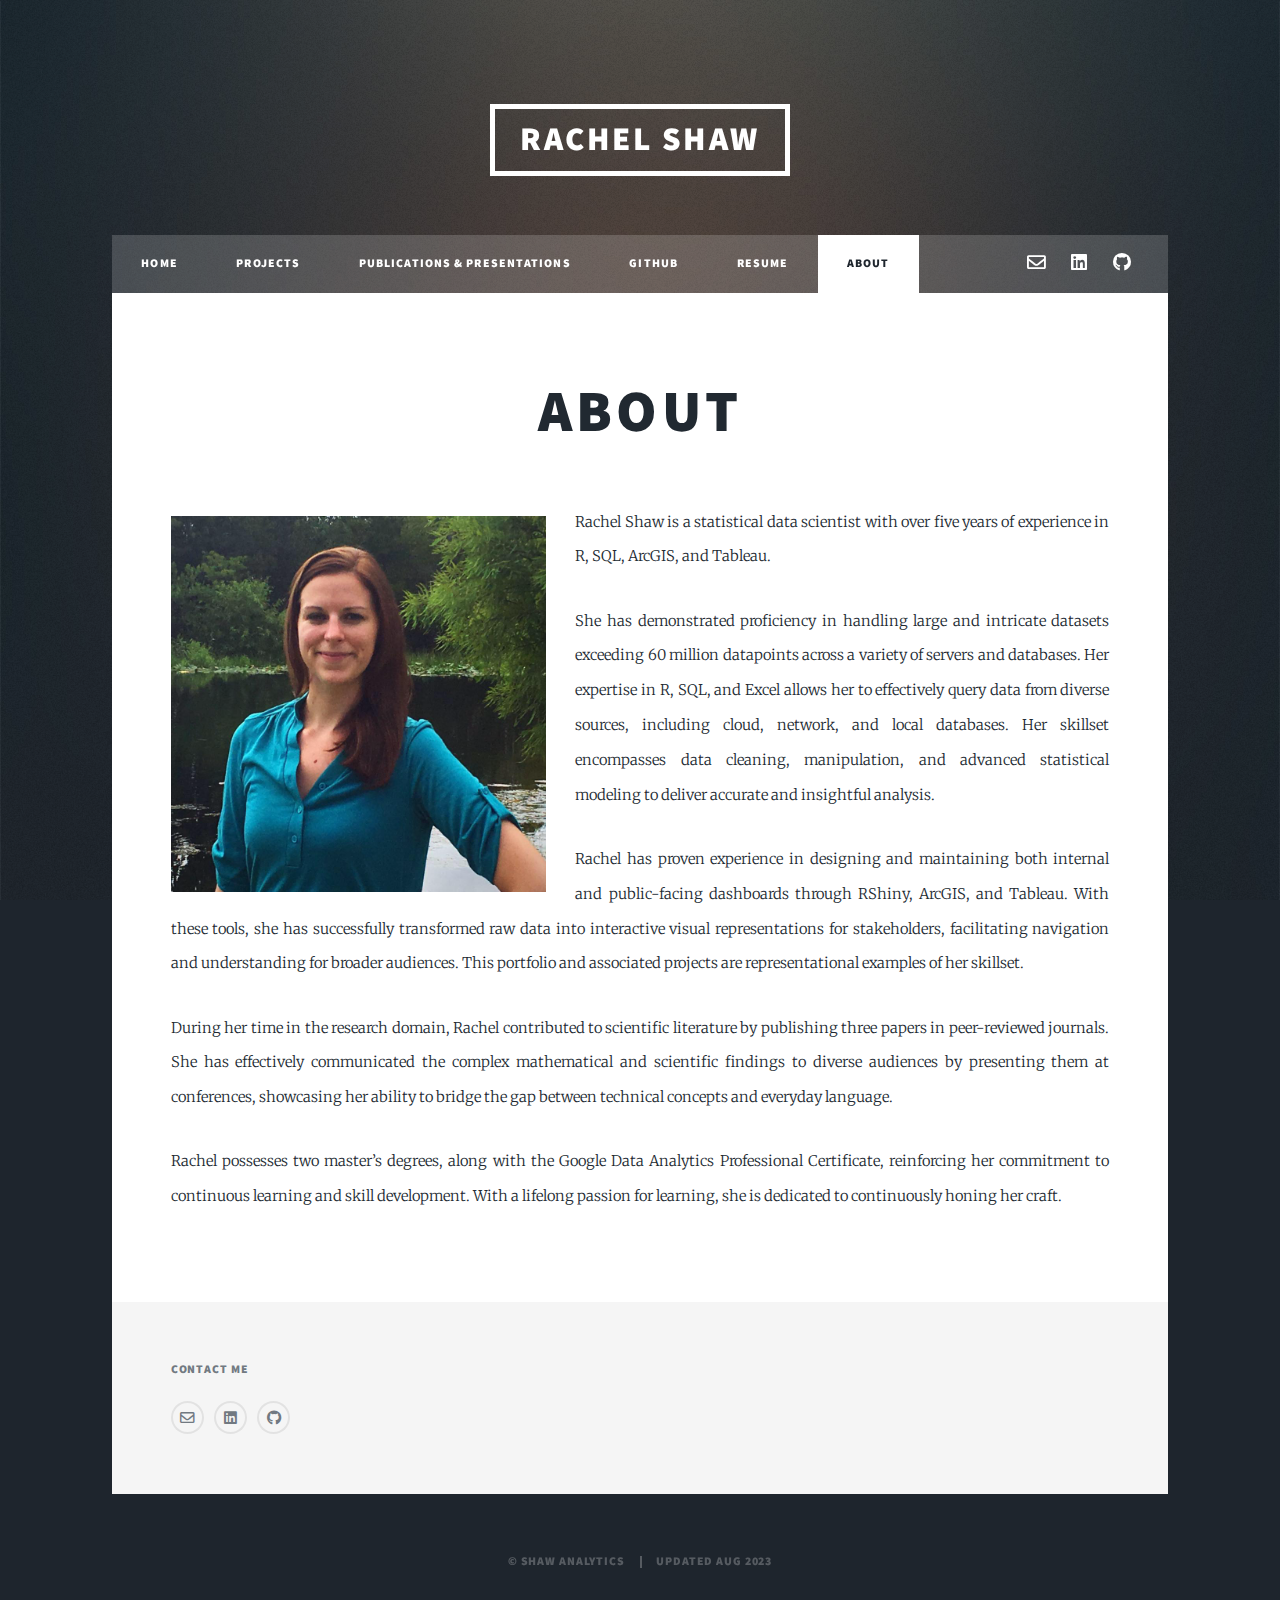
==== commit d724580f: "Revert "Update About.html"" ====
--- a/About.html
+++ b/About.html
@@ -24,21 +24,21 @@
 					</header>
 
 				<!-- Nav -->
-				<nav id="nav">
-					<ul class="links">
-						<li class="active"><a href="index.html">Home</a></li>
-						<li><a href="Projects.html">Projects</a></li>
-						<li><a href="Publications_Presentations.html">Publications & Presentations</a></li>
-						<li><a href="https://github.com/rachel-shaw">GitHub</a></li>
-						<li><a href="Resume.html">Resume</a></li>	
-						<li><a href="About.html">About</a></li>
-					</ul>
+					<nav id="nav">
+						<ul class="links">
+							<li><a href="index.html">Home</a></li>
+							<li><a href="Projects.html">Projects</a></li>
+							<li><a href="Publications_Presentations.html">Publications & Presentations</a></li>
+							<li><a href="https://github.com/rachel-shaw">GitHub</a></li>
+							<li><a href="Resume.html">Resume</a></li>	
+							<li class="active"><a href="About.html">About</a></li>
+						</ul>
 						<ul class="icons">
 							<li><a href="mailto: rachel.lyn.shaw@gmail.com" class="icon fa-envelope"><span class="label">Email</span></a></li>
 							<li><a href="https://www.linkedin.com/in/rachel-shaw/" class="icon brands alt fa-linkedin"><span class="label">LinkedIn</span></a></li>
 							<li><a href="https://github.com/rachel-shaw" class="icon brands alt fa-github"><span class="label">GitHub</span></a></li>
 						</ul>
-				</nav>
+					</nav>
 
 				<!-- Main -->
 					<div id="main">
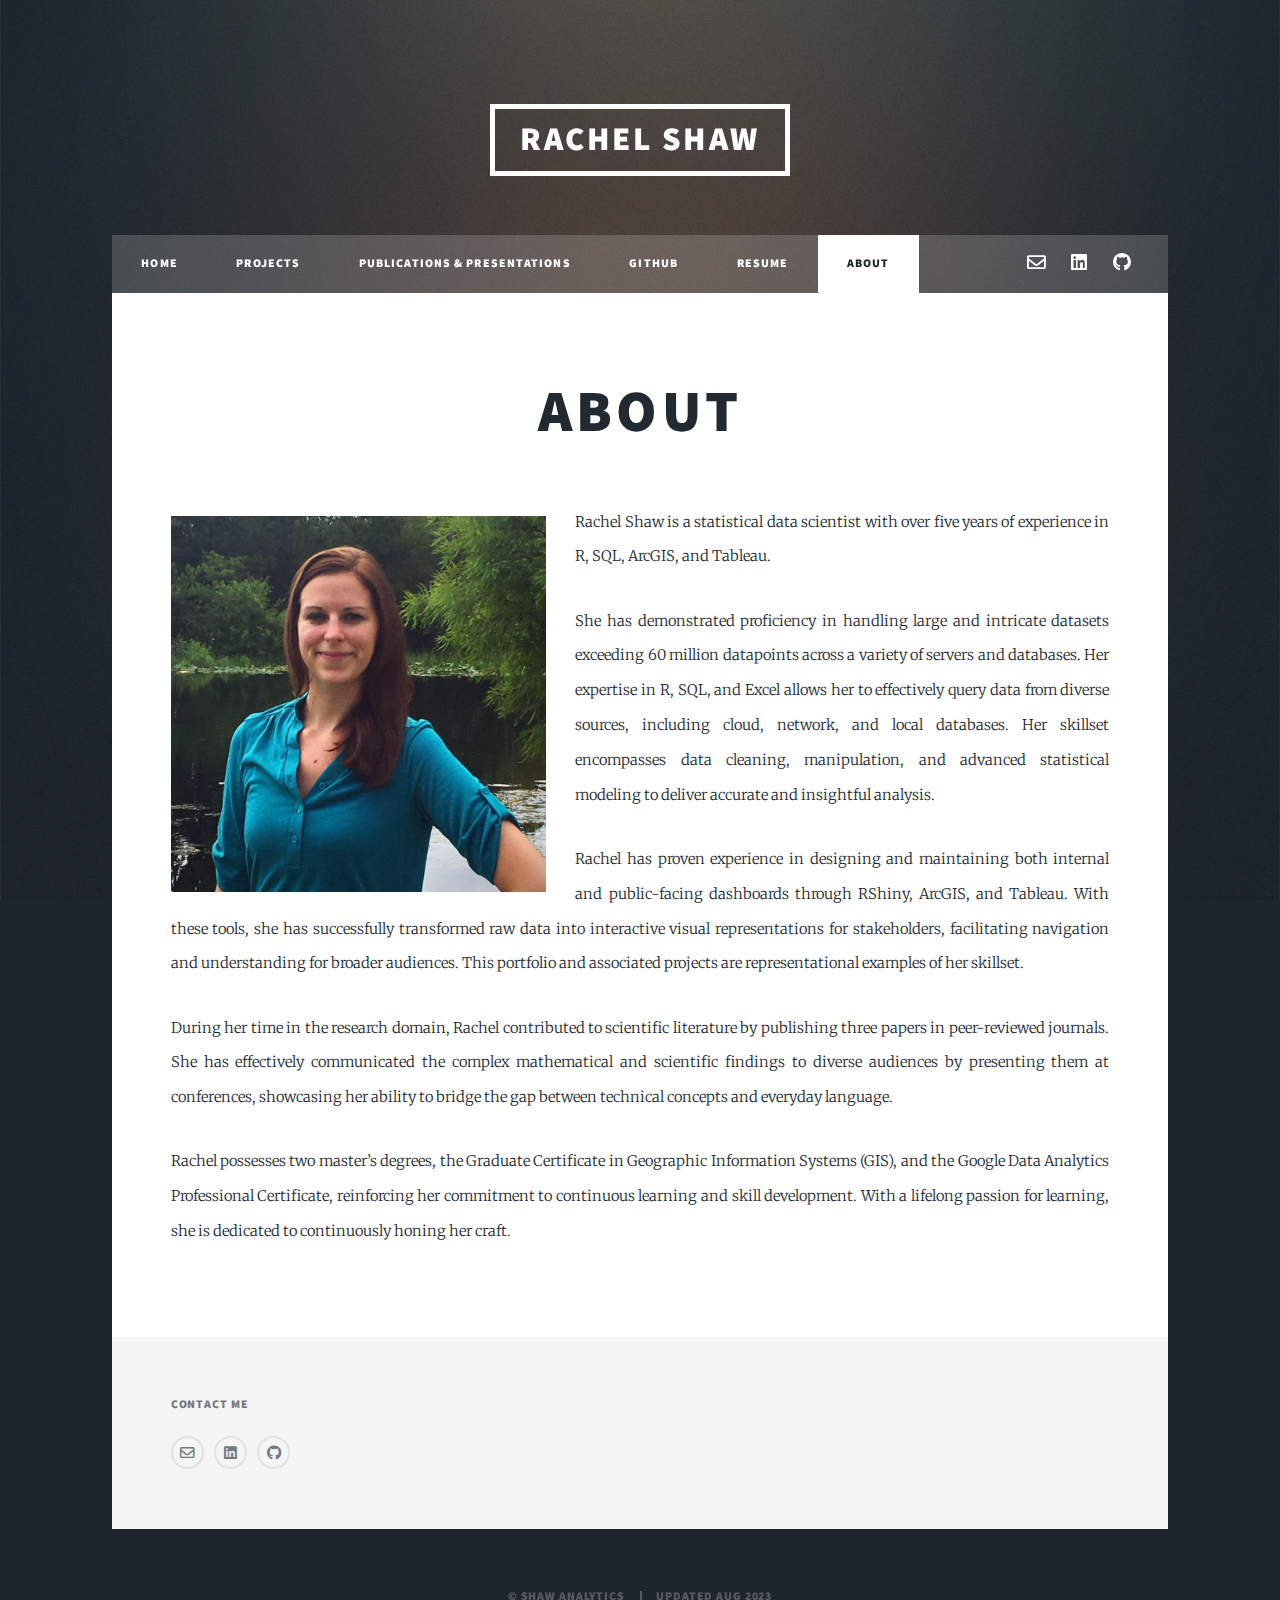
==== commit 94dca6c1: "Update About.html" ====
--- a/About.html
+++ b/About.html
@@ -7,7 +7,7 @@
 -->
 <html>
 	<head>
-		<title>Publications & Presentations</title>
+		<title>About</title>
 		<meta charset="utf-8" />
 		<meta name="viewport" content="width=device-width, initial-scale=1, user-scalable=no" />
 		<link rel="stylesheet" href="assets/css/main.css" />
@@ -56,7 +56,7 @@
 									<p>She has demonstrated proficiency in handling large and intricate datasets exceeding 60 million datapoints across a variety of servers and databases. Her expertise in R, SQL, and Excel allows her to effectively query data from diverse sources, including cloud, network, and local databases. Her skillset encompasses data cleaning, manipulation, and advanced statistical modeling to deliver accurate and insightful analysis.</p>
 									<p>Rachel has proven experience in designing and maintaining both internal and public-facing dashboards through RShiny, ArcGIS, and Tableau. With these tools, she has successfully transformed raw data into interactive visual representations for stakeholders, facilitating navigation and understanding for broader audiences. This portfolio and associated projects are representational examples of her skillset.</p>
 									<p>During her time in the research domain, Rachel contributed to scientific literature by publishing three papers in peer-reviewed journals. She has effectively communicated the complex mathematical and scientific findings to diverse audiences by presenting them at conferences, showcasing her ability to bridge the gap between technical concepts and everyday language.</p>
-									<p>Rachel possesses two master’s degrees, along with the Google Data Analytics Professional Certificate, reinforcing her commitment to continuous learning and skill development. With a lifelong passion for learning, she is dedicated to continuously honing her craft.</p>
+									<p>Rachel possesses two master’s degrees, the Graduate Certificate in Geographic Information Systems (GIS), and the Google Data Analytics Professional Certificate, reinforcing her commitment to continuous learning and skill development. With a lifelong passion for learning, she is dedicated to continuously honing her craft.</p>
 								</div>
 
 							</section>
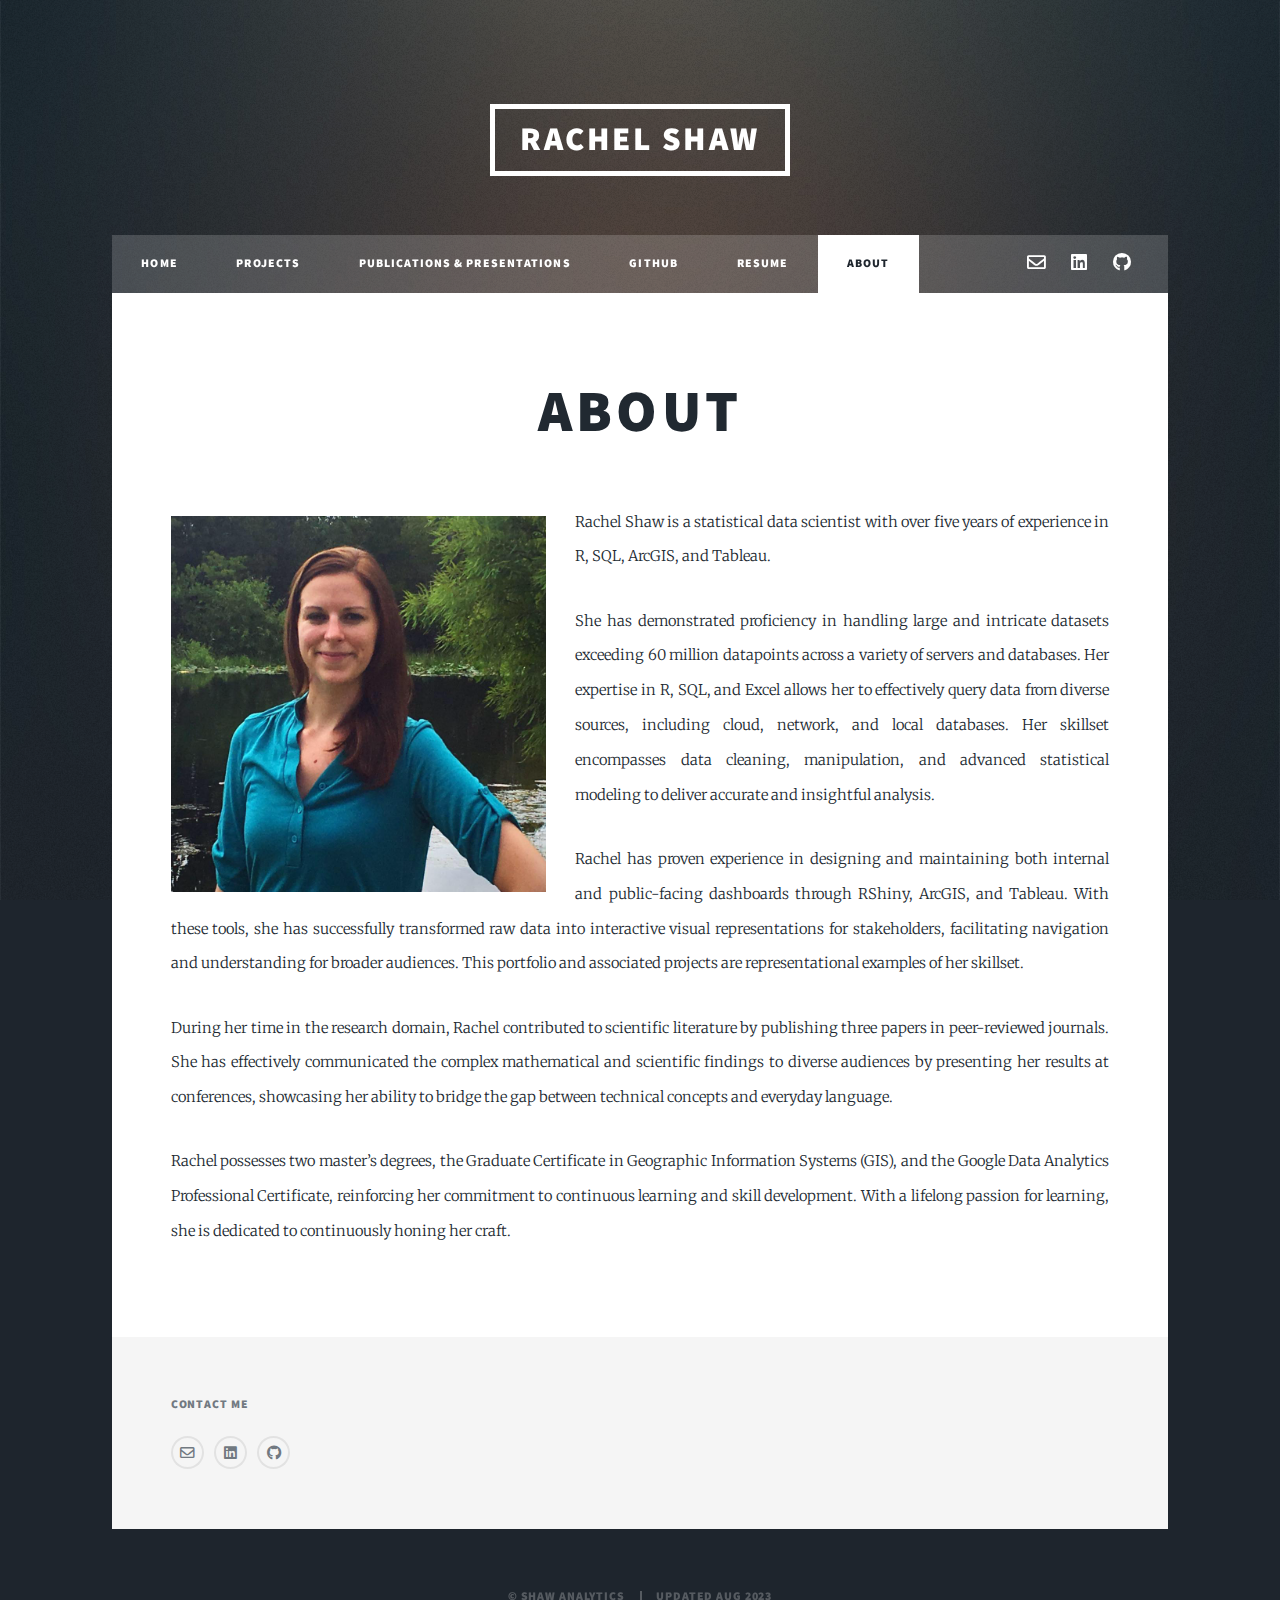
==== commit 92a14ccc: "Update About.html" ====
--- a/About.html
+++ b/About.html
@@ -55,7 +55,7 @@
 									<p>Rachel Shaw is a statistical data scientist with over five years of experience in R, SQL, ArcGIS, and Tableau.</p>
 									<p>She has demonstrated proficiency in handling large and intricate datasets exceeding 60 million datapoints across a variety of servers and databases. Her expertise in R, SQL, and Excel allows her to effectively query data from diverse sources, including cloud, network, and local databases. Her skillset encompasses data cleaning, manipulation, and advanced statistical modeling to deliver accurate and insightful analysis.</p>
 									<p>Rachel has proven experience in designing and maintaining both internal and public-facing dashboards through RShiny, ArcGIS, and Tableau. With these tools, she has successfully transformed raw data into interactive visual representations for stakeholders, facilitating navigation and understanding for broader audiences. This portfolio and associated projects are representational examples of her skillset.</p>
-									<p>During her time in the research domain, Rachel contributed to scientific literature by publishing three papers in peer-reviewed journals. She has effectively communicated the complex mathematical and scientific findings to diverse audiences by presenting them at conferences, showcasing her ability to bridge the gap between technical concepts and everyday language.</p>
+									<p>During her time in the research domain, Rachel contributed to scientific literature by publishing three papers in peer-reviewed journals. She has effectively communicated the complex mathematical and scientific findings to diverse audiences by presenting her results at conferences, showcasing her ability to bridge the gap between technical concepts and everyday language.</p>
 									<p>Rachel possesses two master’s degrees, the Graduate Certificate in Geographic Information Systems (GIS), and the Google Data Analytics Professional Certificate, reinforcing her commitment to continuous learning and skill development. With a lifelong passion for learning, she is dedicated to continuously honing her craft.</p>
 								</div>
 
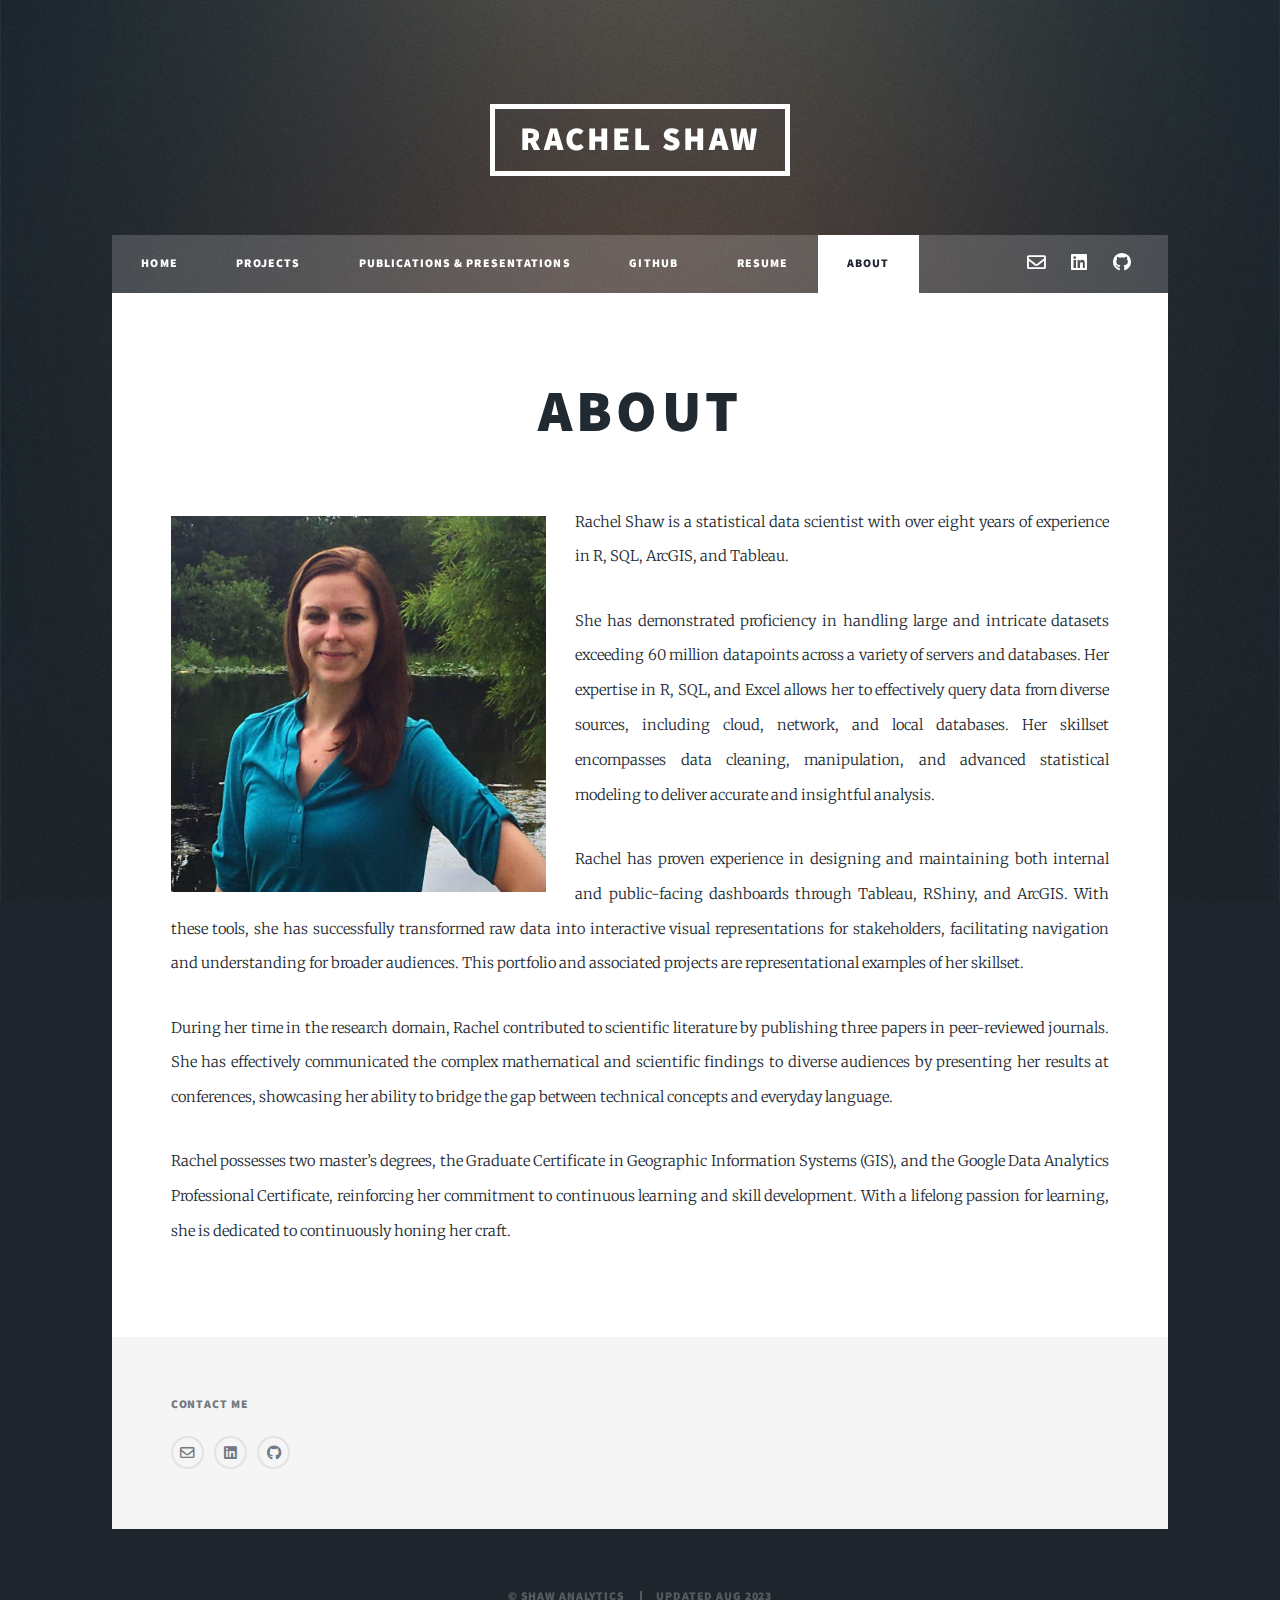
==== commit 6d53e590: "updated feb 2025" ====
--- a/About.html
+++ b/About.html
@@ -52,9 +52,9 @@
 									<img src="images/RachelShaw_image.jpg" alt="" />
 								</div>
 								<div class="main">
-									<p>Rachel Shaw is a statistical data scientist with over five years of experience in R, SQL, ArcGIS, and Tableau.</p>
+									<p>Rachel Shaw is a statistical data scientist with over eight years of experience in R, SQL, ArcGIS, and Tableau.</p>
 									<p>She has demonstrated proficiency in handling large and intricate datasets exceeding 60 million datapoints across a variety of servers and databases. Her expertise in R, SQL, and Excel allows her to effectively query data from diverse sources, including cloud, network, and local databases. Her skillset encompasses data cleaning, manipulation, and advanced statistical modeling to deliver accurate and insightful analysis.</p>
-									<p>Rachel has proven experience in designing and maintaining both internal and public-facing dashboards through RShiny, ArcGIS, and Tableau. With these tools, she has successfully transformed raw data into interactive visual representations for stakeholders, facilitating navigation and understanding for broader audiences. This portfolio and associated projects are representational examples of her skillset.</p>
+									<p>Rachel has proven experience in designing and maintaining both internal and public-facing dashboards through Tableau, RShiny, and ArcGIS. With these tools, she has successfully transformed raw data into interactive visual representations for stakeholders, facilitating navigation and understanding for broader audiences. This portfolio and associated projects are representational examples of her skillset.</p>
 									<p>During her time in the research domain, Rachel contributed to scientific literature by publishing three papers in peer-reviewed journals. She has effectively communicated the complex mathematical and scientific findings to diverse audiences by presenting her results at conferences, showcasing her ability to bridge the gap between technical concepts and everyday language.</p>
 									<p>Rachel possesses two master’s degrees, the Graduate Certificate in Geographic Information Systems (GIS), and the Google Data Analytics Professional Certificate, reinforcing her commitment to continuous learning and skill development. With a lifelong passion for learning, she is dedicated to continuously honing her craft.</p>
 								</div>
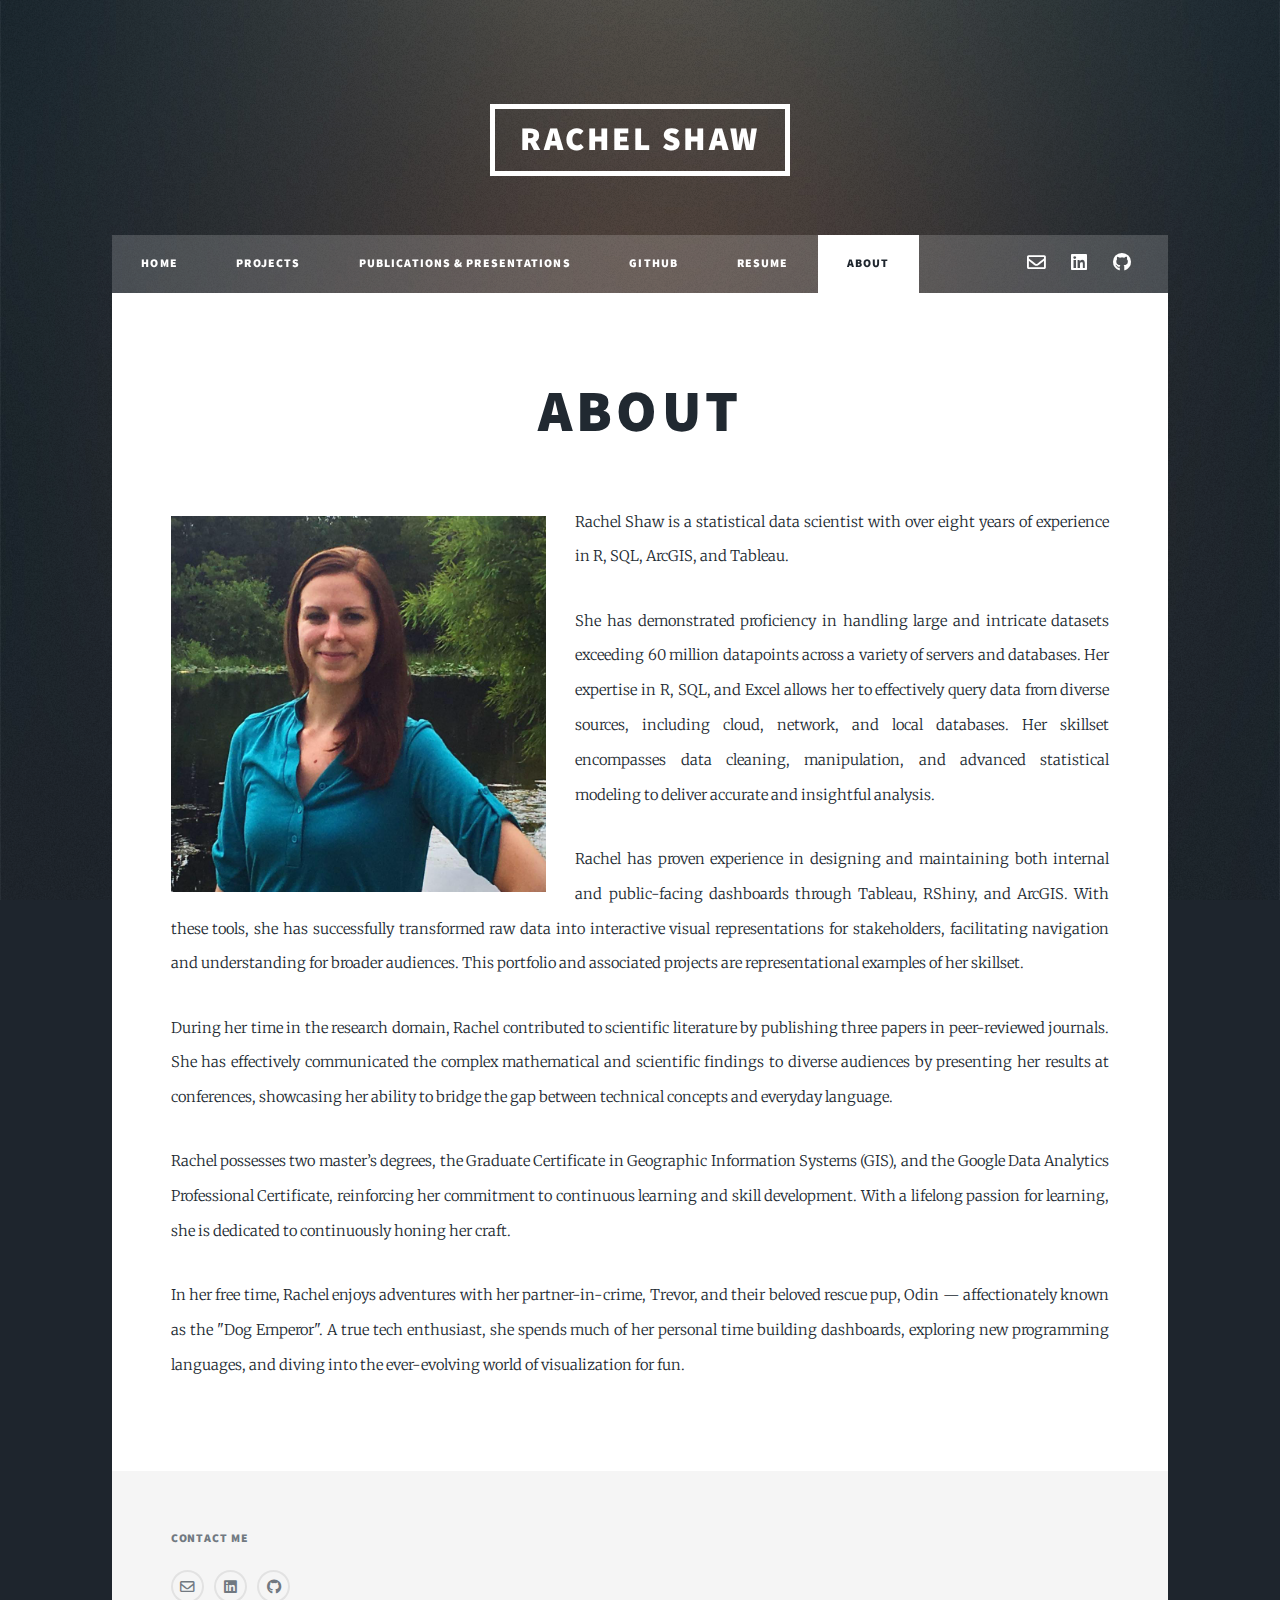
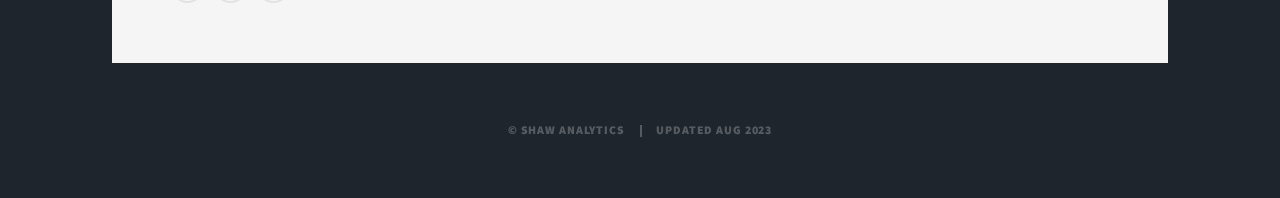
==== commit 00a43c9e: "Update About.html" ====
--- a/About.html
+++ b/About.html
@@ -57,6 +57,8 @@
 									<p>Rachel has proven experience in designing and maintaining both internal and public-facing dashboards through Tableau, RShiny, and ArcGIS. With these tools, she has successfully transformed raw data into interactive visual representations for stakeholders, facilitating navigation and understanding for broader audiences. This portfolio and associated projects are representational examples of her skillset.</p>
 									<p>During her time in the research domain, Rachel contributed to scientific literature by publishing three papers in peer-reviewed journals. She has effectively communicated the complex mathematical and scientific findings to diverse audiences by presenting her results at conferences, showcasing her ability to bridge the gap between technical concepts and everyday language.</p>
 									<p>Rachel possesses two master’s degrees, the Graduate Certificate in Geographic Information Systems (GIS), and the Google Data Analytics Professional Certificate, reinforcing her commitment to continuous learning and skill development. With a lifelong passion for learning, she is dedicated to continuously honing her craft.</p>
+									<p>In her free time, Rachel enjoys adventures with her partner-in-crime, Trevor, and their beloved rescue pup, Odin — affectionately known as the "Dog Emperor". A true tech enthusiast, she spends much of her personal time building dashboards, exploring new programming languages, and diving into the ever-evolving world of visualization for fun.
+									</p>
 								</div>
 
 							</section>
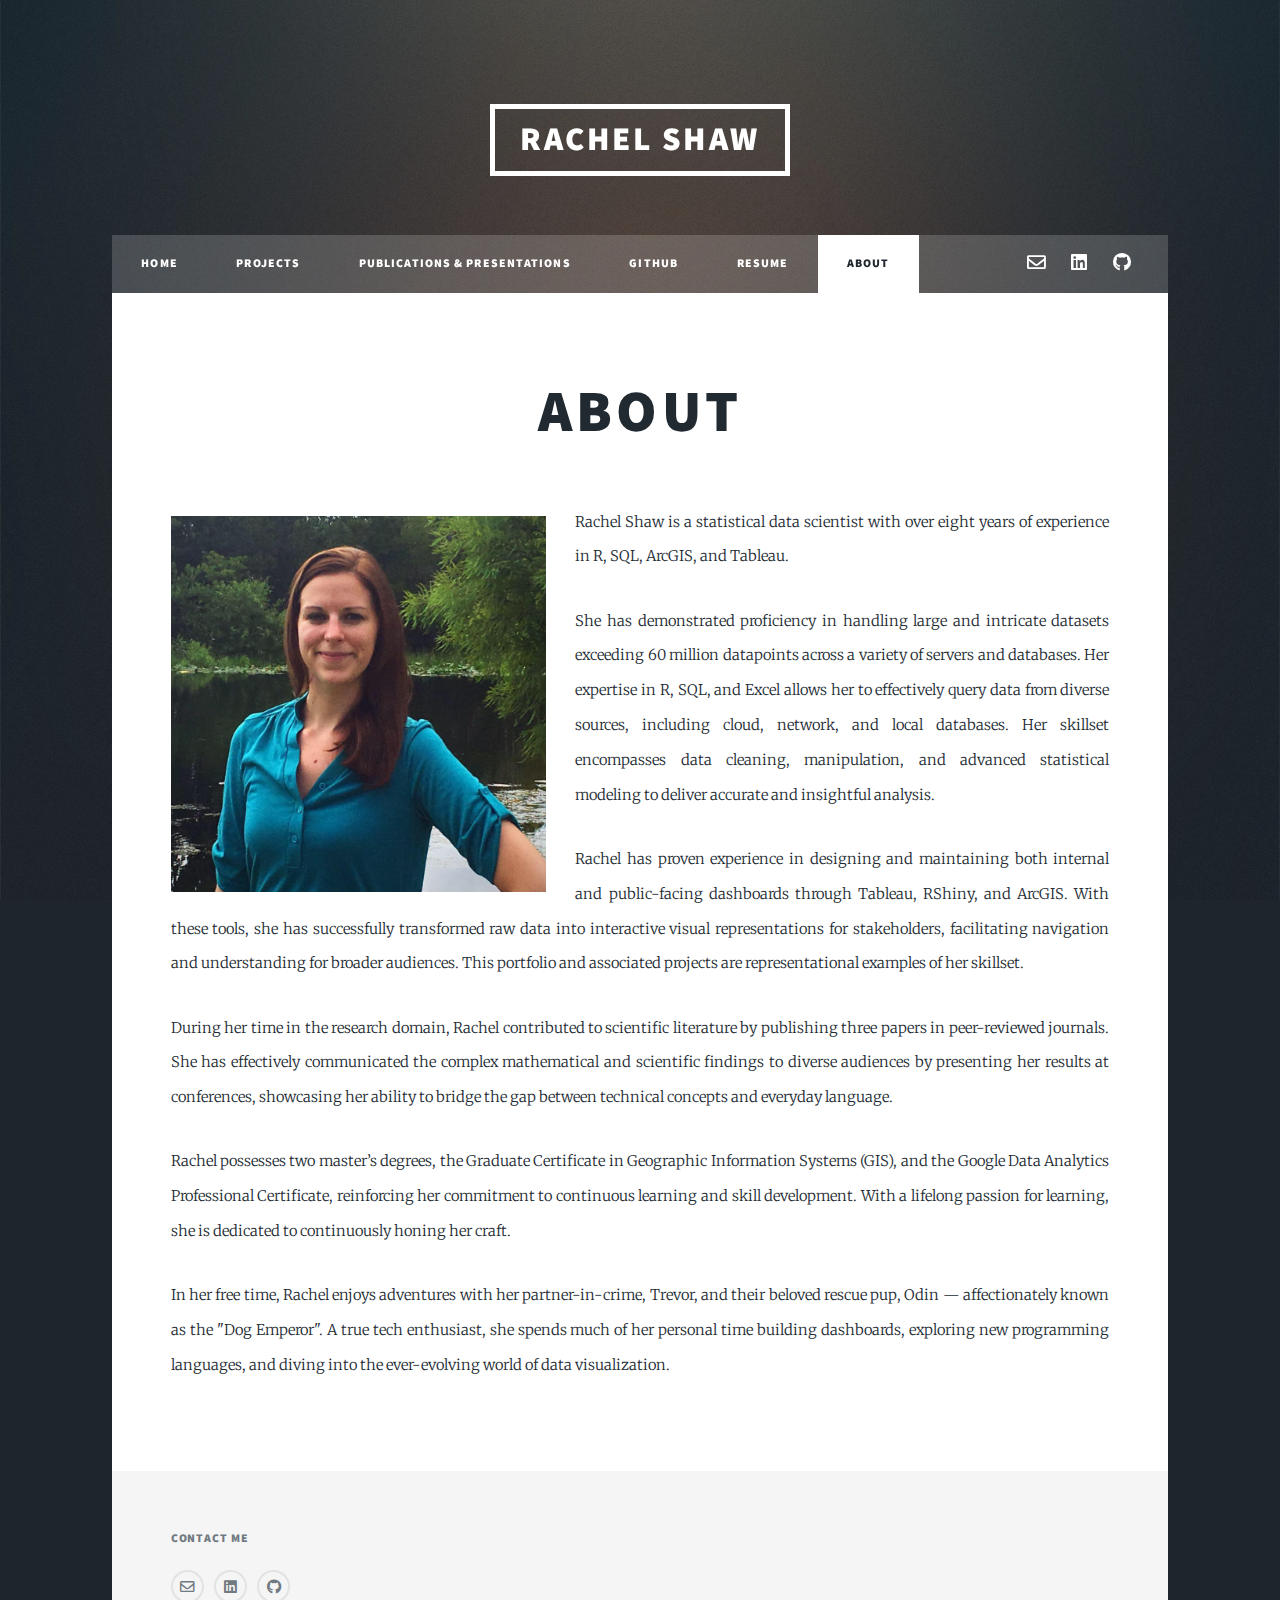
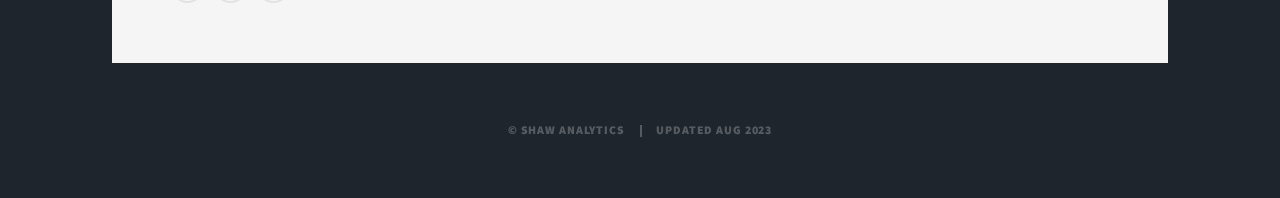
==== commit d7d91d9b: "Update About.html" ====
--- a/About.html
+++ b/About.html
@@ -57,7 +57,7 @@
 									<p>Rachel has proven experience in designing and maintaining both internal and public-facing dashboards through Tableau, RShiny, and ArcGIS. With these tools, she has successfully transformed raw data into interactive visual representations for stakeholders, facilitating navigation and understanding for broader audiences. This portfolio and associated projects are representational examples of her skillset.</p>
 									<p>During her time in the research domain, Rachel contributed to scientific literature by publishing three papers in peer-reviewed journals. She has effectively communicated the complex mathematical and scientific findings to diverse audiences by presenting her results at conferences, showcasing her ability to bridge the gap between technical concepts and everyday language.</p>
 									<p>Rachel possesses two master’s degrees, the Graduate Certificate in Geographic Information Systems (GIS), and the Google Data Analytics Professional Certificate, reinforcing her commitment to continuous learning and skill development. With a lifelong passion for learning, she is dedicated to continuously honing her craft.</p>
-									<p>In her free time, Rachel enjoys adventures with her partner-in-crime, Trevor, and their beloved rescue pup, Odin — affectionately known as the "Dog Emperor". A true tech enthusiast, she spends much of her personal time building dashboards, exploring new programming languages, and diving into the ever-evolving world of visualization for fun.
+									<p>In her free time, Rachel enjoys adventures with her partner-in-crime, Trevor, and their beloved rescue pup, Odin — affectionately known as the "Dog Emperor". A true tech enthusiast, she spends much of her personal time building dashboards, exploring new programming languages, and diving into the ever-evolving world of data visualization.
 									</p>
 								</div>
 
